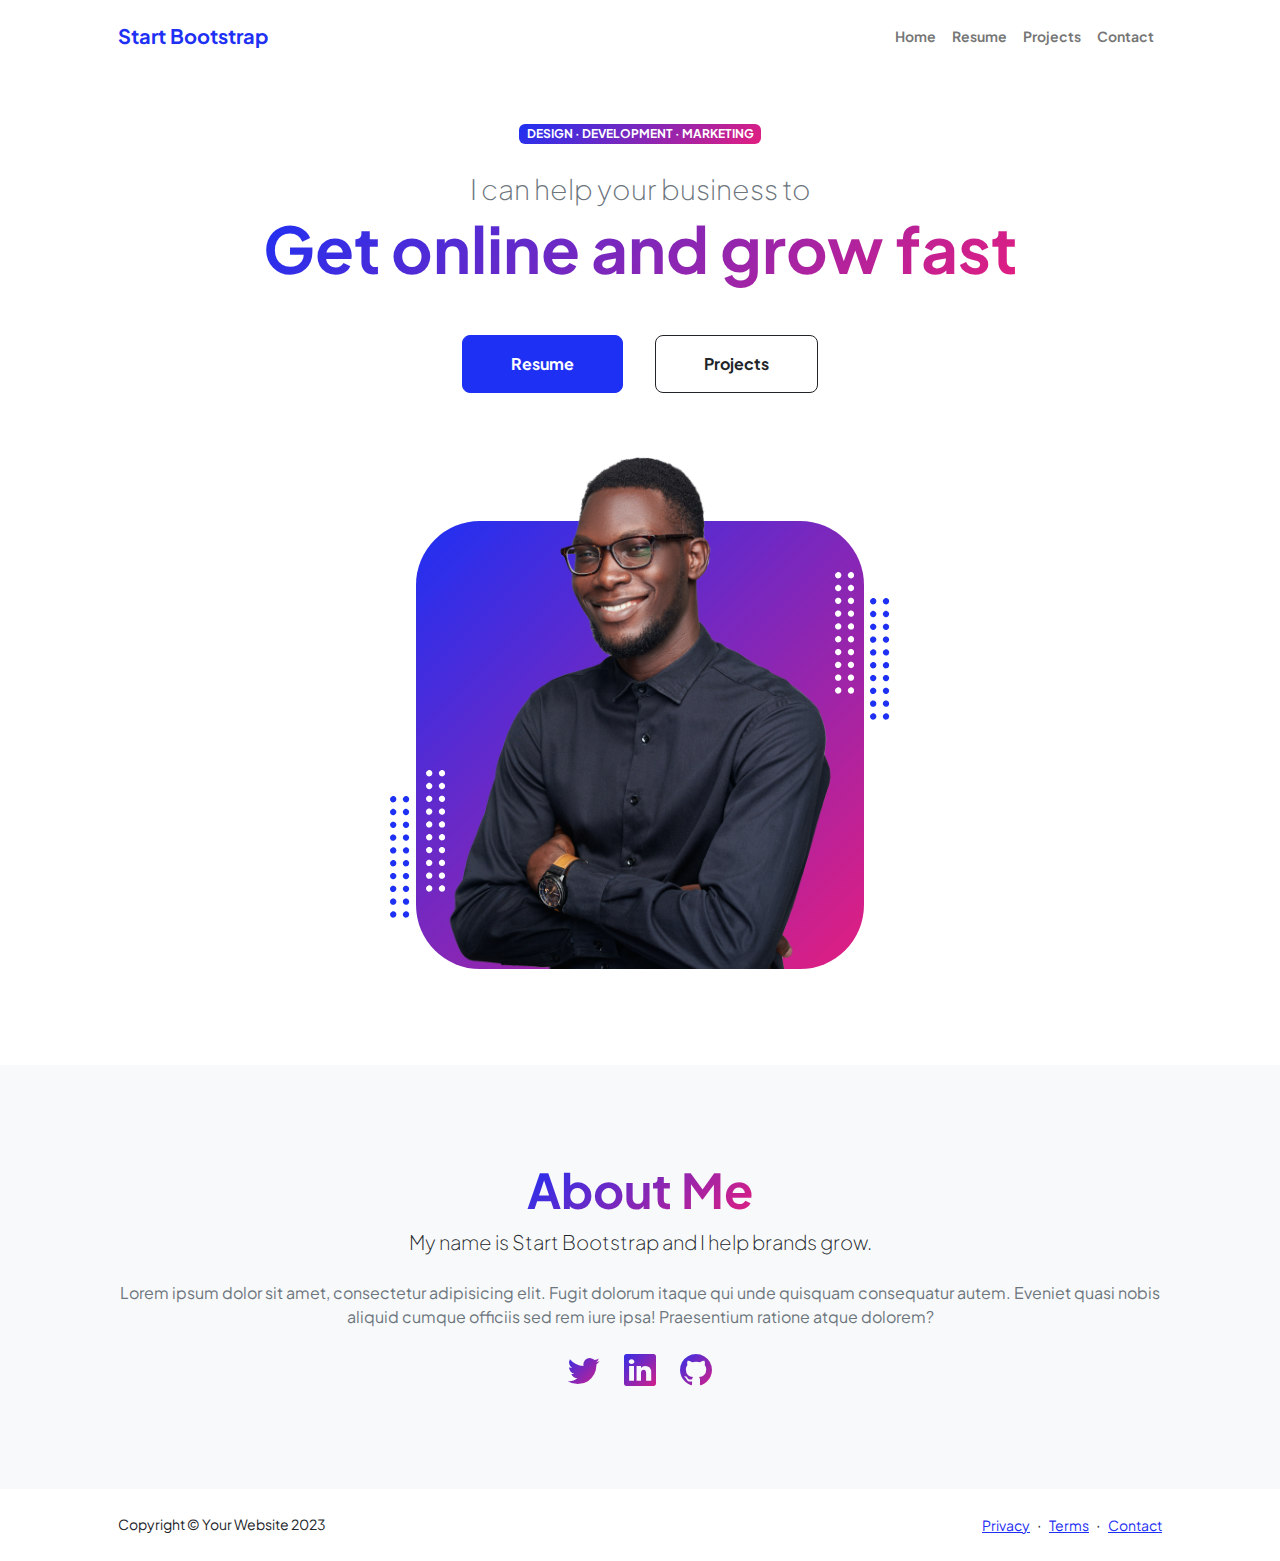
==== fooldal/index.html @ 166a9a97 "Add files via upload" ====
<!DOCTYPE html>
<html lang="en">
    <head>
        <meta charset="utf-8" />
        <meta name="viewport" content="width=device-width, initial-scale=1, shrink-to-fit=no" />
        <meta name="description" content="" />
        <meta name="author" content="" />
        <title>Personal - Start Bootstrap Theme</title>
        <!-- Favicon-->
        <link rel="icon" type="image/x-icon" href="assets/favicon.ico" />
        <!-- Custom Google font-->
        <link rel="preconnect" href="https://fonts.googleapis.com" />
        <link rel="preconnect" href="https://fonts.gstatic.com" crossorigin />
        <link href="https://fonts.googleapis.com/css2?family=Plus+Jakarta+Sans:wght@100;200;300;400;500;600;700;800;900&amp;display=swap" rel="stylesheet" />
        <!-- Bootstrap icons-->
        <link href="https://cdn.jsdelivr.net/npm/bootstrap-icons@1.8.1/font/bootstrap-icons.css" rel="stylesheet" />
        <!-- Core theme CSS (includes Bootstrap)-->
        <link href="css/styles.css" rel="stylesheet" />
    </head>
    <body class="d-flex flex-column h-100">
        <main class="flex-shrink-0">
            <!-- Navigation-->
            <nav class="navbar navbar-expand-lg navbar-light bg-white py-3">
                <div class="container px-5">
                    <a class="navbar-brand" href="index.html"><span class="fw-bolder text-primary">Start Bootstrap</span></a>
                    <button class="navbar-toggler" type="button" data-bs-toggle="collapse" data-bs-target="#navbarSupportedContent" aria-controls="navbarSupportedContent" aria-expanded="false" aria-label="Toggle navigation"><span class="navbar-toggler-icon"></span></button>
                    <div class="collapse navbar-collapse" id="navbarSupportedContent">
                        <ul class="navbar-nav ms-auto mb-2 mb-lg-0 small fw-bolder">
                            <li class="nav-item"><a class="nav-link" href="index.html">Home</a></li>
                            <li class="nav-item"><a class="nav-link" href="resume.html">Resume</a></li>
                            <li class="nav-item"><a class="nav-link" href="projects.html">Projects</a></li>
                            <li class="nav-item"><a class="nav-link" href="contact.html">Contact</a></li>
                        </ul>
                    </div>
                </div>
            </nav>
            <!-- Header-->
            <header class="py-5">
                <div class="container px-5 pb-5">
                    <div class="row gx-5 align-items-center">
                        <div class="col-xxl-5">
                            <!-- Header text content-->
                            <div class="text-center text-xxl-start">
                                <div class="badge bg-gradient-primary-to-secondary text-white mb-4"><div class="text-uppercase">Design &middot; Development &middot; Marketing</div></div>
                                <div class="fs-3 fw-light text-muted">I can help your business to</div>
                                <h1 class="display-3 fw-bolder mb-5"><span class="text-gradient d-inline">Get online and grow fast</span></h1>
                                <div class="d-grid gap-3 d-sm-flex justify-content-sm-center justify-content-xxl-start mb-3">
                                    <a class="btn btn-primary btn-lg px-5 py-3 me-sm-3 fs-6 fw-bolder" href="resume.html">Resume</a>
                                    <a class="btn btn-outline-dark btn-lg px-5 py-3 fs-6 fw-bolder" href="projects.html">Projects</a>
                                </div>
                            </div>
                        </div>
                        <div class="col-xxl-7">
                            <!-- Header profile picture-->
                            <div class="d-flex justify-content-center mt-5 mt-xxl-0">
                                <div class="profile bg-gradient-primary-to-secondary">
                                    <!-- TIP: For best results, use a photo with a transparent background like the demo example below-->
                                    <!-- Watch a tutorial on how to do this on YouTube (link)-->
                                    <img class="profile-img" src="assets/profile.png" alt="..." />
                                    <div class="dots-1">
                                        <!-- SVG Dots-->
                                        <svg version="1.1" xmlns="http://www.w3.org/2000/svg" xmlns:xlink="http://www.w3.org/1999/xlink" x="0px" y="0px" viewBox="0 0 191.6 1215.4" style="enable-background: new 0 0 191.6 1215.4" xml:space="preserve">
                                            <g transform="translate(0.000000,1280.000000) scale(0.100000,-0.100000)">
                                                <path d="M227.7,12788.6c-105-35-200-141-222-248c-43-206,163-412,369-369c155,32,275,190,260,339c-11,105-90,213-190,262        C383.7,12801.6,289.7,12808.6,227.7,12788.6z"></path>
                                                <path d="M1507.7,12788.6c-151-50-253-216-222-362c25-119,136-230,254-255c194-41,395,142,375,339c-11,105-90,213-190,262        C1663.7,12801.6,1569.7,12808.6,1507.7,12788.6z"></path>
                                                <path d="M227.7,11508.6c-105-35-200-141-222-248c-43-206,163-412,369-369c155,32,275,190,260,339c-11,105-90,213-190,262        C383.7,11521.6,289.7,11528.6,227.7,11508.6z"></path>
                                                <path d="M1507.7,11508.6c-151-50-253-216-222-362c25-119,136-230,254-255c194-41,395,142,375,339c-11,105-90,213-190,262        C1663.7,11521.6,1569.7,11528.6,1507.7,11508.6z"></path>
                                                <path d="M227.7,10228.6c-105-35-200-141-222-248c-43-206,163-412,369-369c155,32,275,190,260,339c-11,105-90,213-190,262        C383.7,10241.6,289.7,10248.6,227.7,10228.6z"></path>
                                                <path d="M1507.7,10228.6c-105-35-200-141-222-248c-43-206,163-412,369-369c155,32,275,190,260,339c-11,105-90,213-190,262        C1663.7,10241.6,1569.7,10248.6,1507.7,10228.6z"></path>
                                                <path d="M227.7,8948.6c-105-35-200-141-222-248c-43-206,163-412,369-369c155,32,275,190,260,339c-11,105-90,213-190,262        C383.7,8961.6,289.7,8968.6,227.7,8948.6z"></path>
                                                <path d="M1507.7,8948.6c-105-35-200-141-222-248c-43-206,163-412,369-369c155,32,275,190,260,339c-11,105-90,213-190,262        C1663.7,8961.6,1569.7,8968.6,1507.7,8948.6z"></path>
                                                <path d="M227.7,7668.6c-105-35-200-141-222-248c-43-206,163-412,369-369c155,32,275,190,260,339c-11,105-90,213-190,262        C383.7,7681.6,289.7,7688.6,227.7,7668.6z"></path>
                                                <path d="M1507.7,7668.6c-105-35-200-141-222-248c-43-206,163-412,369-369c155,32,275,190,260,339c-11,105-90,213-190,262        C1663.7,7681.6,1569.7,7688.6,1507.7,7668.6z"></path>
                                                <path d="M227.7,6388.6c-105-35-200-141-222-248c-43-206,163-412,369-369c155,32,275,190,260,339c-11,105-90,213-190,262        C383.7,6401.6,289.7,6408.6,227.7,6388.6z"></path>
                                                <path d="M1507.7,6388.6c-105-35-200-141-222-248c-43-206,163-412,369-369c155,32,275,190,260,339c-11,105-90,213-190,262        C1663.7,6401.6,1569.7,6408.6,1507.7,6388.6z"></path>
                                                <path d="M227.7,5108.6c-105-35-200-141-222-248c-43-206,163-412,369-369c155,32,275,190,260,339c-11,105-90,213-190,262        C383.7,5121.6,289.7,5128.6,227.7,5108.6z"></path>
                                                <path d="M1507.7,5108.6c-105-35-200-141-222-248c-43-206,163-412,369-369c155,32,275,190,260,339c-11,105-90,213-190,262        C1663.7,5121.6,1569.7,5128.6,1507.7,5108.6z"></path>
                                                <path d="M227.7,3828.6c-105-35-200-141-222-248c-43-206,163-412,369-369c155,32,275,190,260,339c-11,105-90,213-190,262        C383.7,3841.6,289.7,3848.6,227.7,3828.6z"></path>
                                                <path d="M1507.7,3828.6c-105-35-200-141-222-248c-43-206,163-412,369-369c155,32,275,190,260,339c-11,105-90,213-190,262        C1663.7,3841.6,1569.7,3848.6,1507.7,3828.6z"></path>
                                                <path d="M227.7,2548.6c-105-35-200-141-222-248c-43-206,163-412,369-369c155,32,275,190,260,339c-11,105-90,213-190,262        C383.7,2561.6,289.7,2568.6,227.7,2548.6z"></path>
                                                <path d="M1507.7,2548.6c-105-35-200-141-222-248c-43-206,163-412,369-369c155,32,275,190,260,339c-11,105-90,213-190,262        C1663.7,2561.6,1569.7,2568.6,1507.7,2548.6z"></path>
                                                <path d="M227.7,1268.6c-105-35-200-141-222-248c-43-206,163-412,369-369c155,32,275,190,260,339c-11,105-90,213-190,262        C383.7,1281.6,289.7,1288.6,227.7,1268.6z"></path>
                                                <path d="M1507.7,1268.6c-105-35-200-141-222-248c-43-206,163-412,369-369c155,32,275,190,260,339c-11,105-90,213-190,262        C1663.7,1281.6,1569.7,1288.6,1507.7,1268.6z"></path>
                                            </g>
                                        </svg>
                                        <!-- END of SVG dots-->
                                    </div>
                                    <div class="dots-2">
                                        <!-- SVG Dots-->
                                        <svg version="1.1" xmlns="http://www.w3.org/2000/svg" xmlns:xlink="http://www.w3.org/1999/xlink" x="0px" y="0px" viewBox="0 0 191.6 1215.4" style="enable-background: new 0 0 191.6 1215.4" xml:space="preserve">
                                            <g transform="translate(0.000000,1280.000000) scale(0.100000,-0.100000)">
                                                <path d="M227.7,12788.6c-105-35-200-141-222-248c-43-206,163-412,369-369c155,32,275,190,260,339c-11,105-90,213-190,262        C383.7,12801.6,289.7,12808.6,227.7,12788.6z"></path>
                                                <path d="M1507.7,12788.6c-151-50-253-216-222-362c25-119,136-230,254-255c194-41,395,142,375,339c-11,105-90,213-190,262        C1663.7,12801.6,1569.7,12808.6,1507.7,12788.6z"></path>
                                                <path d="M227.7,11508.6c-105-35-200-141-222-248c-43-206,163-412,369-369c155,32,275,190,260,339c-11,105-90,213-190,262        C383.7,11521.6,289.7,11528.6,227.7,11508.6z"></path>
                                                <path d="M1507.7,11508.6c-151-50-253-216-222-362c25-119,136-230,254-255c194-41,395,142,375,339c-11,105-90,213-190,262        C1663.7,11521.6,1569.7,11528.6,1507.7,11508.6z"></path>
                                                <path d="M227.7,10228.6c-105-35-200-141-222-248c-43-206,163-412,369-369c155,32,275,190,260,339c-11,105-90,213-190,262        C383.7,10241.6,289.7,10248.6,227.7,10228.6z"></path>
                                                <path d="M1507.7,10228.6c-105-35-200-141-222-248c-43-206,163-412,369-369c155,32,275,190,260,339c-11,105-90,213-190,262        C1663.7,10241.6,1569.7,10248.6,1507.7,10228.6z"></path>
                                                <path d="M227.7,8948.6c-105-35-200-141-222-248c-43-206,163-412,369-369c155,32,275,190,260,339c-11,105-90,213-190,262        C383.7,8961.6,289.7,8968.6,227.7,8948.6z"></path>
                                                <path d="M1507.7,8948.6c-105-35-200-141-222-248c-43-206,163-412,369-369c155,32,275,190,260,339c-11,105-90,213-190,262        C1663.7,8961.6,1569.7,8968.6,1507.7,8948.6z"></path>
                                                <path d="M227.7,7668.6c-105-35-200-141-222-248c-43-206,163-412,369-369c155,32,275,190,260,339c-11,105-90,213-190,262        C383.7,7681.6,289.7,7688.6,227.7,7668.6z"></path>
                                                <path d="M1507.7,7668.6c-105-35-200-141-222-248c-43-206,163-412,369-369c155,32,275,190,260,339c-11,105-90,213-190,262        C1663.7,7681.6,1569.7,7688.6,1507.7,7668.6z"></path>
                                                <path d="M227.7,6388.6c-105-35-200-141-222-248c-43-206,163-412,369-369c155,32,275,190,260,339c-11,105-90,213-190,262        C383.7,6401.6,289.7,6408.6,227.7,6388.6z"></path>
                                                <path d="M1507.7,6388.6c-105-35-200-141-222-248c-43-206,163-412,369-369c155,32,275,190,260,339c-11,105-90,213-190,262        C1663.7,6401.6,1569.7,6408.6,1507.7,6388.6z"></path>
                                                <path d="M227.7,5108.6c-105-35-200-141-222-248c-43-206,163-412,369-369c155,32,275,190,260,339c-11,105-90,213-190,262        C383.7,5121.6,289.7,5128.6,227.7,5108.6z"></path>
                                                <path d="M1507.7,5108.6c-105-35-200-141-222-248c-43-206,163-412,369-369c155,32,275,190,260,339c-11,105-90,213-190,262        C1663.7,5121.6,1569.7,5128.6,1507.7,5108.6z"></path>
                                                <path d="M227.7,3828.6c-105-35-200-141-222-248c-43-206,163-412,369-369c155,32,275,190,260,339c-11,105-90,213-190,262        C383.7,3841.6,289.7,3848.6,227.7,3828.6z"></path>
                                                <path d="M1507.7,3828.6c-105-35-200-141-222-248c-43-206,163-412,369-369c155,32,275,190,260,339c-11,105-90,213-190,262        C1663.7,3841.6,1569.7,3848.6,1507.7,3828.6z"></path>
                                                <path d="M227.7,2548.6c-105-35-200-141-222-248c-43-206,163-412,369-369c155,32,275,190,260,339c-11,105-90,213-190,262        C383.7,2561.6,289.7,2568.6,227.7,2548.6z"></path>
                                                <path d="M1507.7,2548.6c-105-35-200-141-222-248c-43-206,163-412,369-369c155,32,275,190,260,339c-11,105-90,213-190,262        C1663.7,2561.6,1569.7,2568.6,1507.7,2548.6z"></path>
                                                <path d="M227.7,1268.6c-105-35-200-141-222-248c-43-206,163-412,369-369c155,32,275,190,260,339c-11,105-90,213-190,262        C383.7,1281.6,289.7,1288.6,227.7,1268.6z"></path>
                                                <path d="M1507.7,1268.6c-105-35-200-141-222-248c-43-206,163-412,369-369c155,32,275,190,260,339c-11,105-90,213-190,262        C1663.7,1281.6,1569.7,1288.6,1507.7,1268.6z"></path>
                                            </g>
                                        </svg>
                                        <!-- END of SVG dots-->
                                    </div>
                                    <div class="dots-3">
                                        <!-- SVG Dots-->
                                        <svg version="1.1" xmlns="http://www.w3.org/2000/svg" xmlns:xlink="http://www.w3.org/1999/xlink" x="0px" y="0px" viewBox="0 0 191.6 1215.4" style="enable-background: new 0 0 191.6 1215.4" xml:space="preserve">
                                            <g transform="translate(0.000000,1280.000000) scale(0.100000,-0.100000)">
                                                <path d="M227.7,12788.6c-105-35-200-141-222-248c-43-206,163-412,369-369c155,32,275,190,260,339c-11,105-90,213-190,262        C383.7,12801.6,289.7,12808.6,227.7,12788.6z"></path>
                                                <path d="M1507.7,12788.6c-151-50-253-216-222-362c25-119,136-230,254-255c194-41,395,142,375,339c-11,105-90,213-190,262        C1663.7,12801.6,1569.7,12808.6,1507.7,12788.6z"></path>
                                                <path d="M227.7,11508.6c-105-35-200-141-222-248c-43-206,163-412,369-369c155,32,275,190,260,339c-11,105-90,213-190,262        C383.7,11521.6,289.7,11528.6,227.7,11508.6z"></path>
                                                <path d="M1507.7,11508.6c-151-50-253-216-222-362c25-119,136-230,254-255c194-41,395,142,375,339c-11,105-90,213-190,262        C1663.7,11521.6,1569.7,11528.6,1507.7,11508.6z"></path>
                                                <path d="M227.7,10228.6c-105-35-200-141-222-248c-43-206,163-412,369-369c155,32,275,190,260,339c-11,105-90,213-190,262        C383.7,10241.6,289.7,10248.6,227.7,10228.6z"></path>
                                                <path d="M1507.7,10228.6c-105-35-200-141-222-248c-43-206,163-412,369-369c155,32,275,190,260,339c-11,105-90,213-190,262        C1663.7,10241.6,1569.7,10248.6,1507.7,10228.6z"></path>
                                                <path d="M227.7,8948.6c-105-35-200-141-222-248c-43-206,163-412,369-369c155,32,275,190,260,339c-11,105-90,213-190,262        C383.7,8961.6,289.7,8968.6,227.7,8948.6z"></path>
                                                <path d="M1507.7,8948.6c-105-35-200-141-222-248c-43-206,163-412,369-369c155,32,275,190,260,339c-11,105-90,213-190,262        C1663.7,8961.6,1569.7,8968.6,1507.7,8948.6z"></path>
                                                <path d="M227.7,7668.6c-105-35-200-141-222-248c-43-206,163-412,369-369c155,32,275,190,260,339c-11,105-90,213-190,262        C383.7,7681.6,289.7,7688.6,227.7,7668.6z"></path>
                                                <path d="M1507.7,7668.6c-105-35-200-141-222-248c-43-206,163-412,369-369c155,32,275,190,260,339c-11,105-90,213-190,262        C1663.7,7681.6,1569.7,7688.6,1507.7,7668.6z"></path>
                                                <path d="M227.7,6388.6c-105-35-200-141-222-248c-43-206,163-412,369-369c155,32,275,190,260,339c-11,105-90,213-190,262        C383.7,6401.6,289.7,6408.6,227.7,6388.6z"></path>
                                                <path d="M1507.7,6388.6c-105-35-200-141-222-248c-43-206,163-412,369-369c155,32,275,190,260,339c-11,105-90,213-190,262        C1663.7,6401.6,1569.7,6408.6,1507.7,6388.6z"></path>
                                                <path d="M227.7,5108.6c-105-35-200-141-222-248c-43-206,163-412,369-369c155,32,275,190,260,339c-11,105-90,213-190,262        C383.7,5121.6,289.7,5128.6,227.7,5108.6z"></path>
                                                <path d="M1507.7,5108.6c-105-35-200-141-222-248c-43-206,163-412,369-369c155,32,275,190,260,339c-11,105-90,213-190,262        C1663.7,5121.6,1569.7,5128.6,1507.7,5108.6z"></path>
                                                <path d="M227.7,3828.6c-105-35-200-141-222-248c-43-206,163-412,369-369c155,32,275,190,260,339c-11,105-90,213-190,262        C383.7,3841.6,289.7,3848.6,227.7,3828.6z"></path>
                                                <path d="M1507.7,3828.6c-105-35-200-141-222-248c-43-206,163-412,369-369c155,32,275,190,260,339c-11,105-90,213-190,262        C1663.7,3841.6,1569.7,3848.6,1507.7,3828.6z"></path>
                                                <path d="M227.7,2548.6c-105-35-200-141-222-248c-43-206,163-412,369-369c155,32,275,190,260,339c-11,105-90,213-190,262        C383.7,2561.6,289.7,2568.6,227.7,2548.6z"></path>
                                                <path d="M1507.7,2548.6c-105-35-200-141-222-248c-43-206,163-412,369-369c155,32,275,190,260,339c-11,105-90,213-190,262        C1663.7,2561.6,1569.7,2568.6,1507.7,2548.6z"></path>
                                                <path d="M227.7,1268.6c-105-35-200-141-222-248c-43-206,163-412,369-369c155,32,275,190,260,339c-11,105-90,213-190,262        C383.7,1281.6,289.7,1288.6,227.7,1268.6z"></path>
                                                <path d="M1507.7,1268.6c-105-35-200-141-222-248c-43-206,163-412,369-369c155,32,275,190,260,339c-11,105-90,213-190,262        C1663.7,1281.6,1569.7,1288.6,1507.7,1268.6z"></path>
                                            </g>
                                        </svg>
                                        <!-- END of SVG dots-->
                                    </div>
                                    <div class="dots-4">
                                        <!-- SVG Dots-->
                                        <svg version="1.1" xmlns="http://www.w3.org/2000/svg" xmlns:xlink="http://www.w3.org/1999/xlink" x="0px" y="0px" viewBox="0 0 191.6 1215.4" style="enable-background: new 0 0 191.6 1215.4" xml:space="preserve">
                                            <g transform="translate(0.000000,1280.000000) scale(0.100000,-0.100000)">
                                                <path d="M227.7,12788.6c-105-35-200-141-222-248c-43-206,163-412,369-369c155,32,275,190,260,339c-11,105-90,213-190,262        C383.7,12801.6,289.7,12808.6,227.7,12788.6z"></path>
                                                <path d="M1507.7,12788.6c-151-50-253-216-222-362c25-119,136-230,254-255c194-41,395,142,375,339c-11,105-90,213-190,262        C1663.7,12801.6,1569.7,12808.6,1507.7,12788.6z"></path>
                                                <path d="M227.7,11508.6c-105-35-200-141-222-248c-43-206,163-412,369-369c155,32,275,190,260,339c-11,105-90,213-190,262        C383.7,11521.6,289.7,11528.6,227.7,11508.6z"></path>
                                                <path d="M1507.7,11508.6c-151-50-253-216-222-362c25-119,136-230,254-255c194-41,395,142,375,339c-11,105-90,213-190,262        C1663.7,11521.6,1569.7,11528.6,1507.7,11508.6z"></path>
                                                <path d="M227.7,10228.6c-105-35-200-141-222-248c-43-206,163-412,369-369c155,32,275,190,260,339c-11,105-90,213-190,262        C383.7,10241.6,289.7,10248.6,227.7,10228.6z"></path>
                                                <path d="M1507.7,10228.6c-105-35-200-141-222-248c-43-206,163-412,369-369c155,32,275,190,260,339c-11,105-90,213-190,262        C1663.7,10241.6,1569.7,10248.6,1507.7,10228.6z"></path>
                                                <path d="M227.7,8948.6c-105-35-200-141-222-248c-43-206,163-412,369-369c155,32,275,190,260,339c-11,105-90,213-190,262        C383.7,8961.6,289.7,8968.6,227.7,8948.6z"></path>
                                                <path d="M1507.7,8948.6c-105-35-200-141-222-248c-43-206,163-412,369-369c155,32,275,190,260,339c-11,105-90,213-190,262        C1663.7,8961.6,1569.7,8968.6,1507.7,8948.6z"></path>
                                                <path d="M227.7,7668.6c-105-35-200-141-222-248c-43-206,163-412,369-369c155,32,275,190,260,339c-11,105-90,213-190,262        C383.7,7681.6,289.7,7688.6,227.7,7668.6z"></path>
                                                <path d="M1507.7,7668.6c-105-35-200-141-222-248c-43-206,163-412,369-369c155,32,275,190,260,339c-11,105-90,213-190,262        C1663.7,7681.6,1569.7,7688.6,1507.7,7668.6z"></path>
                                                <path d="M227.7,6388.6c-105-35-200-141-222-248c-43-206,163-412,369-369c155,32,275,190,260,339c-11,105-90,213-190,262        C383.7,6401.6,289.7,6408.6,227.7,6388.6z"></path>
                                                <path d="M1507.7,6388.6c-105-35-200-141-222-248c-43-206,163-412,369-369c155,32,275,190,260,339c-11,105-90,213-190,262        C1663.7,6401.6,1569.7,6408.6,1507.7,6388.6z"></path>
                                                <path d="M227.7,5108.6c-105-35-200-141-222-248c-43-206,163-412,369-369c155,32,275,190,260,339c-11,105-90,213-190,262        C383.7,5121.6,289.7,5128.6,227.7,5108.6z"></path>
                                                <path d="M1507.7,5108.6c-105-35-200-141-222-248c-43-206,163-412,369-369c155,32,275,190,260,339c-11,105-90,213-190,262        C1663.7,5121.6,1569.7,5128.6,1507.7,5108.6z"></path>
                                                <path d="M227.7,3828.6c-105-35-200-141-222-248c-43-206,163-412,369-369c155,32,275,190,260,339c-11,105-90,213-190,262        C383.7,3841.6,289.7,3848.6,227.7,3828.6z"></path>
                                                <path d="M1507.7,3828.6c-105-35-200-141-222-248c-43-206,163-412,369-369c155,32,275,190,260,339c-11,105-90,213-190,262        C1663.7,3841.6,1569.7,3848.6,1507.7,3828.6z"></path>
                                                <path d="M227.7,2548.6c-105-35-200-141-222-248c-43-206,163-412,369-369c155,32,275,190,260,339c-11,105-90,213-190,262        C383.7,2561.6,289.7,2568.6,227.7,2548.6z"></path>
                                                <path d="M1507.7,2548.6c-105-35-200-141-222-248c-43-206,163-412,369-369c155,32,275,190,260,339c-11,105-90,213-190,262        C1663.7,2561.6,1569.7,2568.6,1507.7,2548.6z"></path>
                                                <path d="M227.7,1268.6c-105-35-200-141-222-248c-43-206,163-412,369-369c155,32,275,190,260,339c-11,105-90,213-190,262        C383.7,1281.6,289.7,1288.6,227.7,1268.6z"></path>
                                                <path d="M1507.7,1268.6c-105-35-200-141-222-248c-43-206,163-412,369-369c155,32,275,190,260,339c-11,105-90,213-190,262        C1663.7,1281.6,1569.7,1288.6,1507.7,1268.6z"></path>
                                            </g>
                                        </svg>
                                        <!-- END of SVG dots-->
                                    </div>
                                </div>
                            </div>
                        </div>
                    </div>
                </div>
            </header>
            <!-- About Section-->
            <section class="bg-light py-5">
                <div class="container px-5">
                    <div class="row gx-5 justify-content-center">
                        <div class="col-xxl-8">
                            <div class="text-center my-5">
                                <h2 class="display-5 fw-bolder"><span class="text-gradient d-inline">About Me</span></h2>
                                <p class="lead fw-light mb-4">My name is Start Bootstrap and I help brands grow.</p>
                                <p class="text-muted">Lorem ipsum dolor sit amet, consectetur adipisicing elit. Fugit dolorum itaque qui unde quisquam consequatur autem. Eveniet quasi nobis aliquid cumque officiis sed rem iure ipsa! Praesentium ratione atque dolorem?</p>
                                <div class="d-flex justify-content-center fs-2 gap-4">
                                    <a class="text-gradient" href="#!"><i class="bi bi-twitter"></i></a>
                                    <a class="text-gradient" href="#!"><i class="bi bi-linkedin"></i></a>
                                    <a class="text-gradient" href="#!"><i class="bi bi-github"></i></a>
                                </div>
                            </div>
                        </div>
                    </div>
                </div>
            </section>
        </main>
        <!-- Footer-->
        <footer class="bg-white py-4 mt-auto">
            <div class="container px-5">
                <div class="row align-items-center justify-content-between flex-column flex-sm-row">
                    <div class="col-auto"><div class="small m-0">Copyright &copy; Your Website 2023</div></div>
                    <div class="col-auto">
                        <a class="small" href="#!">Privacy</a>
                        <span class="mx-1">&middot;</span>
                        <a class="small" href="#!">Terms</a>
                        <span class="mx-1">&middot;</span>
                        <a class="small" href="#!">Contact</a>
                    </div>
                </div>
            </div>
        </footer>
        <!-- Bootstrap core JS-->
        <script src="https://cdn.jsdelivr.net/npm/bootstrap@5.2.3/dist/js/bootstrap.bundle.min.js"></script>
        <!-- Core theme JS-->
        <script src="js/scripts.js"></script>
    </body>
</html>
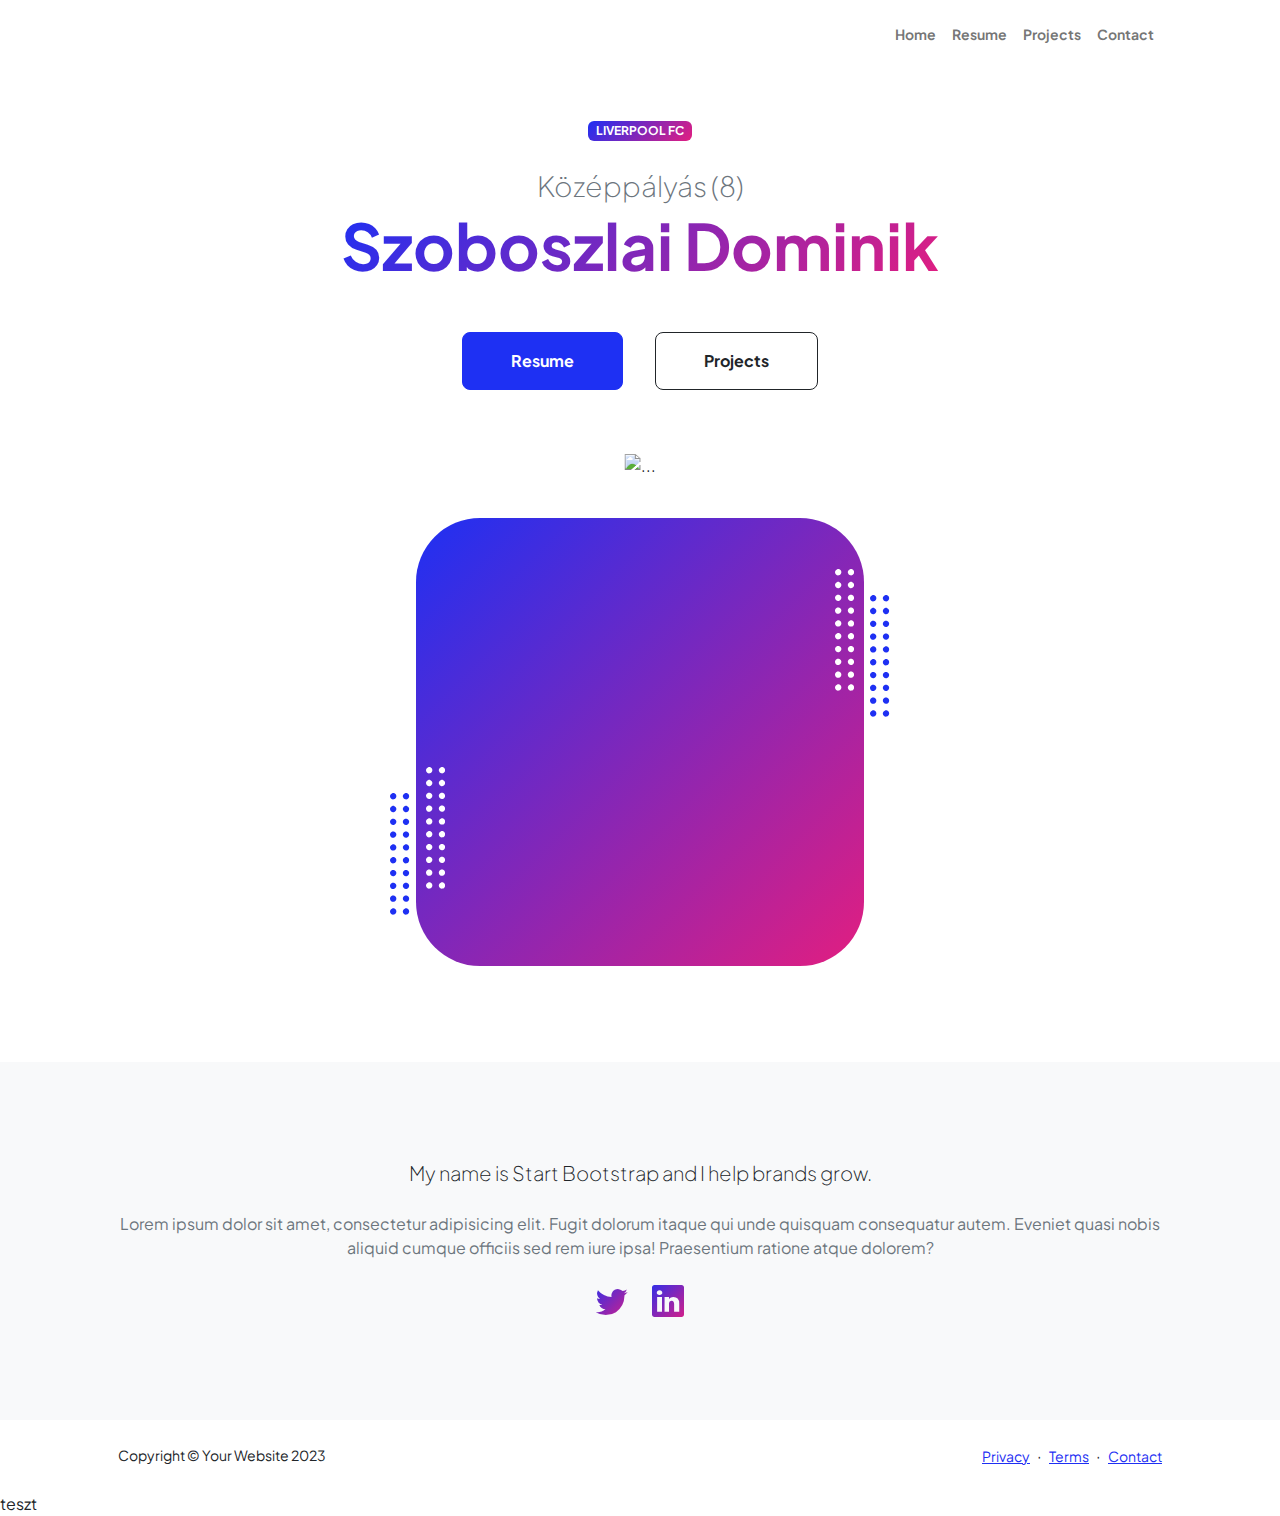
==== commit b704377e: "teszt" ====
--- a/fooldal/index.html
+++ b/fooldal/index.html
@@ -5,7 +5,7 @@
         <meta name="viewport" content="width=device-width, initial-scale=1, shrink-to-fit=no" />
         <meta name="description" content="" />
         <meta name="author" content="" />
-        <title>Personal - Start Bootstrap Theme</title>
+        <title>Szoboszlai Dominik Rajongóioldal</title>
         <!-- Favicon-->
         <link rel="icon" type="image/x-icon" href="assets/favicon.ico" />
         <!-- Custom Google font-->
@@ -22,7 +22,6 @@
             <!-- Navigation-->
             <nav class="navbar navbar-expand-lg navbar-light bg-white py-3">
                 <div class="container px-5">
-                    <a class="navbar-brand" href="index.html"><span class="fw-bolder text-primary">Start Bootstrap</span></a>
                     <button class="navbar-toggler" type="button" data-bs-toggle="collapse" data-bs-target="#navbarSupportedContent" aria-controls="navbarSupportedContent" aria-expanded="false" aria-label="Toggle navigation"><span class="navbar-toggler-icon"></span></button>
                     <div class="collapse navbar-collapse" id="navbarSupportedContent">
                         <ul class="navbar-nav ms-auto mb-2 mb-lg-0 small fw-bolder">
@@ -41,9 +40,9 @@
                         <div class="col-xxl-5">
                             <!-- Header text content-->
                             <div class="text-center text-xxl-start">
-                                <div class="badge bg-gradient-primary-to-secondary text-white mb-4"><div class="text-uppercase">Design &middot; Development &middot; Marketing</div></div>
-                                <div class="fs-3 fw-light text-muted">I can help your business to</div>
-                                <h1 class="display-3 fw-bolder mb-5"><span class="text-gradient d-inline">Get online and grow fast</span></h1>
+                                <div class="badge bg-gradient-primary-to-secondary text-white mb-4"><div class="text-uppercase">Liverpool FC</div></div>
+                                <div class="fs-3 fw-light text-muted">Középpályás (8)</div>
+                                <h1 class="display-3 fw-bolder mb-5"><span class="text-gradient d-inline">Szoboszlai Dominik</span></h1>
                                 <div class="d-grid gap-3 d-sm-flex justify-content-sm-center justify-content-xxl-start mb-3">
                                     <a class="btn btn-primary btn-lg px-5 py-3 me-sm-3 fs-6 fw-bolder" href="resume.html">Resume</a>
                                     <a class="btn btn-outline-dark btn-lg px-5 py-3 fs-6 fw-bolder" href="projects.html">Projects</a>
@@ -56,7 +55,7 @@
                                 <div class="profile bg-gradient-primary-to-secondary">
                                     <!-- TIP: For best results, use a photo with a transparent background like the demo example below-->
                                     <!-- Watch a tutorial on how to do this on YouTube (link)-->
-                                    <img class="profile-img" src="assets/profile.png" alt="..." />
+                                    <img class="profile-img" src="assets/szd.png" alt="..." backgr/>
                                     <div class="dots-1">
                                         <!-- SVG Dots-->
                                         <svg version="1.1" xmlns="http://www.w3.org/2000/svg" xmlns:xlink="http://www.w3.org/1999/xlink" x="0px" y="0px" viewBox="0 0 191.6 1215.4" style="enable-background: new 0 0 191.6 1215.4" xml:space="preserve">
@@ -87,7 +86,7 @@
                                     </div>
                                     <div class="dots-2">
                                         <!-- SVG Dots-->
-                                        <svg version="1.1" xmlns="http://www.w3.org/2000/svg" xmlns:xlink="http://www.w3.org/1999/xlink" x="0px" y="0px" viewBox="0 0 191.6 1215.4" style="enable-background: new 0 0 191.6 1215.4" xml:space="preserve">
+                                        <svg  version="1.1" xmlns="http://www.w3.org/2000/svg" xmlns:xlink="http://www.w3.org/1999/xlink" x="0px" y="0px" viewBox="0 0 191.6 1215.4" style="enable-background: new 0 0 191.6 1215.4" xml:space="preserve">
                                             <g transform="translate(0.000000,1280.000000) scale(0.100000,-0.100000)">
                                                 <path d="M227.7,12788.6c-105-35-200-141-222-248c-43-206,163-412,369-369c155,32,275,190,260,339c-11,105-90,213-190,262        C383.7,12801.6,289.7,12808.6,227.7,12788.6z"></path>
                                                 <path d="M1507.7,12788.6c-151-50-253-216-222-362c25-119,136-230,254-255c194-41,395,142,375,339c-11,105-90,213-190,262        C1663.7,12801.6,1569.7,12808.6,1507.7,12788.6z"></path>
@@ -181,13 +180,12 @@
                     <div class="row gx-5 justify-content-center">
                         <div class="col-xxl-8">
                             <div class="text-center my-5">
-                                <h2 class="display-5 fw-bolder"><span class="text-gradient d-inline">About Me</span></h2>
+                                <h2 class="display-5 fw-bolder"><span class="text-gradient d-inline"></span></h2>
                                 <p class="lead fw-light mb-4">My name is Start Bootstrap and I help brands grow.</p>
                                 <p class="text-muted">Lorem ipsum dolor sit amet, consectetur adipisicing elit. Fugit dolorum itaque qui unde quisquam consequatur autem. Eveniet quasi nobis aliquid cumque officiis sed rem iure ipsa! Praesentium ratione atque dolorem?</p>
                                 <div class="d-flex justify-content-center fs-2 gap-4">
                                     <a class="text-gradient" href="#!"><i class="bi bi-twitter"></i></a>
                                     <a class="text-gradient" href="#!"><i class="bi bi-linkedin"></i></a>
-                                    <a class="text-gradient" href="#!"><i class="bi bi-github"></i></a>
                                 </div>
                             </div>
                         </div>
@@ -215,4 +213,5 @@
         <!-- Core theme JS-->
         <script src="js/scripts.js"></script>
     </body>
-</html>
+    teszt
+</html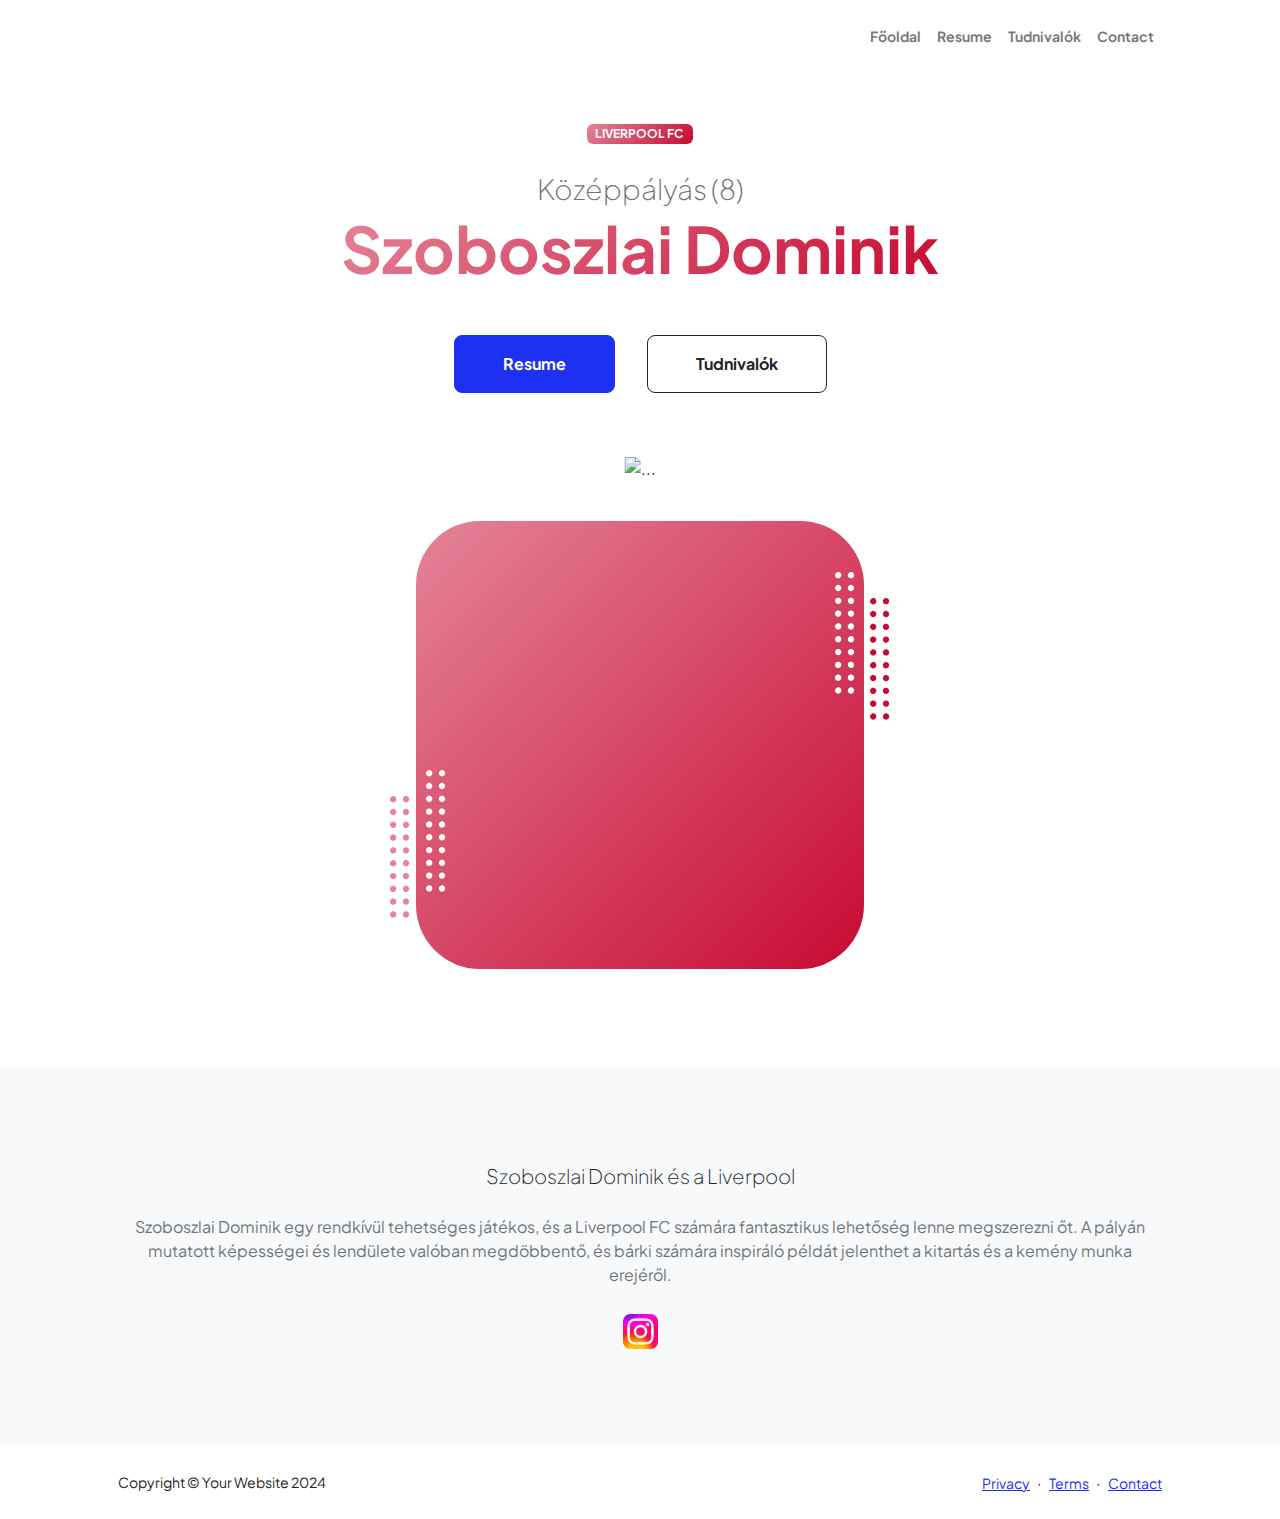
==== commit a643d498: "linkek hozzáadva +" ====
--- a/fooldal/index.html
+++ b/fooldal/index.html
@@ -1,217 +1,419 @@
 <!DOCTYPE html>
 <html lang="en">
-    <head>
-        <meta charset="utf-8" />
-        <meta name="viewport" content="width=device-width, initial-scale=1, shrink-to-fit=no" />
-        <meta name="description" content="" />
-        <meta name="author" content="" />
-        <title>Szoboszlai Dominik Rajongóioldal</title>
-        <!-- Favicon-->
-        <link rel="icon" type="image/x-icon" href="assets/favicon.ico" />
-        <!-- Custom Google font-->
-        <link rel="preconnect" href="https://fonts.googleapis.com" />
-        <link rel="preconnect" href="https://fonts.gstatic.com" crossorigin />
-        <link href="https://fonts.googleapis.com/css2?family=Plus+Jakarta+Sans:wght@100;200;300;400;500;600;700;800;900&amp;display=swap" rel="stylesheet" />
-        <!-- Bootstrap icons-->
-        <link href="https://cdn.jsdelivr.net/npm/bootstrap-icons@1.8.1/font/bootstrap-icons.css" rel="stylesheet" />
-        <!-- Core theme CSS (includes Bootstrap)-->
-        <link href="css/styles.css" rel="stylesheet" />
-    </head>
-    <body class="d-flex flex-column h-100">
-        <main class="flex-shrink-0">
-            <!-- Navigation-->
-            <nav class="navbar navbar-expand-lg navbar-light bg-white py-3">
-                <div class="container px-5">
-                    <button class="navbar-toggler" type="button" data-bs-toggle="collapse" data-bs-target="#navbarSupportedContent" aria-controls="navbarSupportedContent" aria-expanded="false" aria-label="Toggle navigation"><span class="navbar-toggler-icon"></span></button>
-                    <div class="collapse navbar-collapse" id="navbarSupportedContent">
-                        <ul class="navbar-nav ms-auto mb-2 mb-lg-0 small fw-bolder">
-                            <li class="nav-item"><a class="nav-link" href="index.html">Home</a></li>
-                            <li class="nav-item"><a class="nav-link" href="resume.html">Resume</a></li>
-                            <li class="nav-item"><a class="nav-link" href="projects.html">Projects</a></li>
-                            <li class="nav-item"><a class="nav-link" href="contact.html">Contact</a></li>
-                        </ul>
-                    </div>
+
+<head>
+    <meta charset="utf-8" />
+    <meta name="viewport" content="width=device-width, initial-scale=1, shrink-to-fit=no" />
+    <meta name="description" content="" />
+    <meta name="author" content="" />
+    <title>Szoboszlai Dominik Rajongóioldal</title>
+    <!-- Favicon-->
+    <link rel="icon" type="image/x-icon" href="assets/football.ball.png" />
+    <!-- Custom Google font-->
+    <link rel="preconnect" href="https://fonts.googleapis.com" />
+    <link rel="preconnect" href="https://fonts.gstatic.com" crossorigin />
+    <link
+        href="https://fonts.googleapis.com/css2?family=Plus+Jakarta+Sans:wght@100;200;300;400;500;600;700;800;900&amp;display=swap"
+        rel="stylesheet" />
+    <!-- Bootstrap icons-->
+    <link href="https://cdn.jsdelivr.net/npm/bootstrap-icons@1.8.1/font/bootstrap-icons.css" rel="stylesheet" />
+    <!-- Core theme CSS (includes Bootstrap)-->
+    <link href="css/styles.css" rel="stylesheet" />
+</head>
+
+<body class="d-flex flex-column h-100">
+    <main class="flex-shrink-0">
+        <!-- Navigation-->
+        <nav class="navbar navbar-expand-lg navbar-light bg-white py-3">
+            <div class="container px-5">
+                <p><span class="fw-bolder text-primary"><img class="navbar-brand" style="
+                        height: 53px;" src="assets/liverpoolbadgetransparentbackground-2.png" alt=""></span></p>
+                <button class="navbar-toggler" type="button" data-bs-toggle="collapse"
+                    data-bs-target="#navbarSupportedContent" aria-controls="navbarSupportedContent"
+                    aria-expanded="false" aria-label="Toggle navigation"><span
+                        class="navbar-toggler-icon"></span></button>
+                <div class="collapse navbar-collapse" id="navbarSupportedContent">
+                    <ul class="navbar-nav ms-auto mb-2 mb-lg-0 small fw-bolder">
+                        <li class="nav-item"><a class="nav-link" href="index.html">Főoldal</a></li>
+                        <li class="nav-item"><a class="nav-link" href="resume.html">Resume</a></li>
+                        <li class="nav-item"><a class="nav-link" href="projects.html">Tudnivalók</a></li>
+                        <li class="nav-item"><a class="nav-link" href="contact.html">Contact</a></li>
+                    </ul>
                 </div>
-            </nav>
-            <!-- Header-->
-            <header class="py-5">
-                <div class="container px-5 pb-5">
-                    <div class="row gx-5 align-items-center">
-                        <div class="col-xxl-5">
-                            <!-- Header text content-->
-                            <div class="text-center text-xxl-start">
-                                <div class="badge bg-gradient-primary-to-secondary text-white mb-4"><div class="text-uppercase">Liverpool FC</div></div>
-                                <div class="fs-3 fw-light text-muted">Középpályás (8)</div>
-                                <h1 class="display-3 fw-bolder mb-5"><span class="text-gradient d-inline">Szoboszlai Dominik</span></h1>
-                                <div class="d-grid gap-3 d-sm-flex justify-content-sm-center justify-content-xxl-start mb-3">
-                                    <a class="btn btn-primary btn-lg px-5 py-3 me-sm-3 fs-6 fw-bolder" href="resume.html">Resume</a>
-                                    <a class="btn btn-outline-dark btn-lg px-5 py-3 fs-6 fw-bolder" href="projects.html">Projects</a>
-                                </div>
+            </div>
+        </nav>
+        <!-- Header-->
+        <header class="py-5">
+            <div class="container px-5 pb-5">
+                <div class="row gx-5 align-items-center">
+                    <div class="col-xxl-5">
+                        <!-- Header text content-->
+                        <div class="text-center text-xxl-start">
+                            <div class="badge bg-gradient-primary-to-secondary text-white mb-4">
+                                <div class="text-uppercase">Liverpool FC <img style="height: 17px;"
+                                        src="assets/liverpoolbadgetransparentbackground.png" alt=""></div>
+                            </div>
+                            <div class="fs-3 fw-light text-muted">Középpályás (8)</div>
+                            <h1 class="display-3 fw-bolder mb-5"><span class="text-gradient d-inline">Szoboszlai
+                                    Dominik</span></h1>
+                            <div
+                                class="d-grid gap-3 d-sm-flex justify-content-sm-center justify-content-xxl-start mb-3">
+                                <a class="btn btn-primary btn-lg px-5 py-3 me-sm-3 fs-6 fw-bolder"
+                                    href="resume.html">Resume</a>
+                                <a class="btn btn-outline-dark btn-lg px-5 py-3 fs-6 fw-bolder"
+                                    href="projects.html">Tudnivalók</a>
                             </div>
                         </div>
-                        <div class="col-xxl-7">
-                            <!-- Header profile picture-->
-                            <div class="d-flex justify-content-center mt-5 mt-xxl-0">
-                                <div class="profile bg-gradient-primary-to-secondary">
-                                    <!-- TIP: For best results, use a photo with a transparent background like the demo example below-->
-                                    <!-- Watch a tutorial on how to do this on YouTube (link)-->
-                                    <img class="profile-img" src="assets/szd.png" alt="..." backgr/>
-                                    <div class="dots-1">
-                                        <!-- SVG Dots-->
-                                        <svg version="1.1" xmlns="http://www.w3.org/2000/svg" xmlns:xlink="http://www.w3.org/1999/xlink" x="0px" y="0px" viewBox="0 0 191.6 1215.4" style="enable-background: new 0 0 191.6 1215.4" xml:space="preserve">
-                                            <g transform="translate(0.000000,1280.000000) scale(0.100000,-0.100000)">
-                                                <path d="M227.7,12788.6c-105-35-200-141-222-248c-43-206,163-412,369-369c155,32,275,190,260,339c-11,105-90,213-190,262        C383.7,12801.6,289.7,12808.6,227.7,12788.6z"></path>
-                                                <path d="M1507.7,12788.6c-151-50-253-216-222-362c25-119,136-230,254-255c194-41,395,142,375,339c-11,105-90,213-190,262        C1663.7,12801.6,1569.7,12808.6,1507.7,12788.6z"></path>
-                                                <path d="M227.7,11508.6c-105-35-200-141-222-248c-43-206,163-412,369-369c155,32,275,190,260,339c-11,105-90,213-190,262        C383.7,11521.6,289.7,11528.6,227.7,11508.6z"></path>
-                                                <path d="M1507.7,11508.6c-151-50-253-216-222-362c25-119,136-230,254-255c194-41,395,142,375,339c-11,105-90,213-190,262        C1663.7,11521.6,1569.7,11528.6,1507.7,11508.6z"></path>
-                                                <path d="M227.7,10228.6c-105-35-200-141-222-248c-43-206,163-412,369-369c155,32,275,190,260,339c-11,105-90,213-190,262        C383.7,10241.6,289.7,10248.6,227.7,10228.6z"></path>
-                                                <path d="M1507.7,10228.6c-105-35-200-141-222-248c-43-206,163-412,369-369c155,32,275,190,260,339c-11,105-90,213-190,262        C1663.7,10241.6,1569.7,10248.6,1507.7,10228.6z"></path>
-                                                <path d="M227.7,8948.6c-105-35-200-141-222-248c-43-206,163-412,369-369c155,32,275,190,260,339c-11,105-90,213-190,262        C383.7,8961.6,289.7,8968.6,227.7,8948.6z"></path>
-                                                <path d="M1507.7,8948.6c-105-35-200-141-222-248c-43-206,163-412,369-369c155,32,275,190,260,339c-11,105-90,213-190,262        C1663.7,8961.6,1569.7,8968.6,1507.7,8948.6z"></path>
-                                                <path d="M227.7,7668.6c-105-35-200-141-222-248c-43-206,163-412,369-369c155,32,275,190,260,339c-11,105-90,213-190,262        C383.7,7681.6,289.7,7688.6,227.7,7668.6z"></path>
-                                                <path d="M1507.7,7668.6c-105-35-200-141-222-248c-43-206,163-412,369-369c155,32,275,190,260,339c-11,105-90,213-190,262        C1663.7,7681.6,1569.7,7688.6,1507.7,7668.6z"></path>
-                                                <path d="M227.7,6388.6c-105-35-200-141-222-248c-43-206,163-412,369-369c155,32,275,190,260,339c-11,105-90,213-190,262        C383.7,6401.6,289.7,6408.6,227.7,6388.6z"></path>
-                                                <path d="M1507.7,6388.6c-105-35-200-141-222-248c-43-206,163-412,369-369c155,32,275,190,260,339c-11,105-90,213-190,262        C1663.7,6401.6,1569.7,6408.6,1507.7,6388.6z"></path>
-                                                <path d="M227.7,5108.6c-105-35-200-141-222-248c-43-206,163-412,369-369c155,32,275,190,260,339c-11,105-90,213-190,262        C383.7,5121.6,289.7,5128.6,227.7,5108.6z"></path>
-                                                <path d="M1507.7,5108.6c-105-35-200-141-222-248c-43-206,163-412,369-369c155,32,275,190,260,339c-11,105-90,213-190,262        C1663.7,5121.6,1569.7,5128.6,1507.7,5108.6z"></path>
-                                                <path d="M227.7,3828.6c-105-35-200-141-222-248c-43-206,163-412,369-369c155,32,275,190,260,339c-11,105-90,213-190,262        C383.7,3841.6,289.7,3848.6,227.7,3828.6z"></path>
-                                                <path d="M1507.7,3828.6c-105-35-200-141-222-248c-43-206,163-412,369-369c155,32,275,190,260,339c-11,105-90,213-190,262        C1663.7,3841.6,1569.7,3848.6,1507.7,3828.6z"></path>
-                                                <path d="M227.7,2548.6c-105-35-200-141-222-248c-43-206,163-412,369-369c155,32,275,190,260,339c-11,105-90,213-190,262        C383.7,2561.6,289.7,2568.6,227.7,2548.6z"></path>
-                                                <path d="M1507.7,2548.6c-105-35-200-141-222-248c-43-206,163-412,369-369c155,32,275,190,260,339c-11,105-90,213-190,262        C1663.7,2561.6,1569.7,2568.6,1507.7,2548.6z"></path>
-                                                <path d="M227.7,1268.6c-105-35-200-141-222-248c-43-206,163-412,369-369c155,32,275,190,260,339c-11,105-90,213-190,262        C383.7,1281.6,289.7,1288.6,227.7,1268.6z"></path>
-                                                <path d="M1507.7,1268.6c-105-35-200-141-222-248c-43-206,163-412,369-369c155,32,275,190,260,339c-11,105-90,213-190,262        C1663.7,1281.6,1569.7,1288.6,1507.7,1268.6z"></path>
-                                            </g>
-                                        </svg>
-                                        <!-- END of SVG dots-->
-                                    </div>
-                                    <div class="dots-2">
-                                        <!-- SVG Dots-->
-                                        <svg  version="1.1" xmlns="http://www.w3.org/2000/svg" xmlns:xlink="http://www.w3.org/1999/xlink" x="0px" y="0px" viewBox="0 0 191.6 1215.4" style="enable-background: new 0 0 191.6 1215.4" xml:space="preserve">
-                                            <g transform="translate(0.000000,1280.000000) scale(0.100000,-0.100000)">
-                                                <path d="M227.7,12788.6c-105-35-200-141-222-248c-43-206,163-412,369-369c155,32,275,190,260,339c-11,105-90,213-190,262        C383.7,12801.6,289.7,12808.6,227.7,12788.6z"></path>
-                                                <path d="M1507.7,12788.6c-151-50-253-216-222-362c25-119,136-230,254-255c194-41,395,142,375,339c-11,105-90,213-190,262        C1663.7,12801.6,1569.7,12808.6,1507.7,12788.6z"></path>
-                                                <path d="M227.7,11508.6c-105-35-200-141-222-248c-43-206,163-412,369-369c155,32,275,190,260,339c-11,105-90,213-190,262        C383.7,11521.6,289.7,11528.6,227.7,11508.6z"></path>
-                                                <path d="M1507.7,11508.6c-151-50-253-216-222-362c25-119,136-230,254-255c194-41,395,142,375,339c-11,105-90,213-190,262        C1663.7,11521.6,1569.7,11528.6,1507.7,11508.6z"></path>
-                                                <path d="M227.7,10228.6c-105-35-200-141-222-248c-43-206,163-412,369-369c155,32,275,190,260,339c-11,105-90,213-190,262        C383.7,10241.6,289.7,10248.6,227.7,10228.6z"></path>
-                                                <path d="M1507.7,10228.6c-105-35-200-141-222-248c-43-206,163-412,369-369c155,32,275,190,260,339c-11,105-90,213-190,262        C1663.7,10241.6,1569.7,10248.6,1507.7,10228.6z"></path>
-                                                <path d="M227.7,8948.6c-105-35-200-141-222-248c-43-206,163-412,369-369c155,32,275,190,260,339c-11,105-90,213-190,262        C383.7,8961.6,289.7,8968.6,227.7,8948.6z"></path>
-                                                <path d="M1507.7,8948.6c-105-35-200-141-222-248c-43-206,163-412,369-369c155,32,275,190,260,339c-11,105-90,213-190,262        C1663.7,8961.6,1569.7,8968.6,1507.7,8948.6z"></path>
-                                                <path d="M227.7,7668.6c-105-35-200-141-222-248c-43-206,163-412,369-369c155,32,275,190,260,339c-11,105-90,213-190,262        C383.7,7681.6,289.7,7688.6,227.7,7668.6z"></path>
-                                                <path d="M1507.7,7668.6c-105-35-200-141-222-248c-43-206,163-412,369-369c155,32,275,190,260,339c-11,105-90,213-190,262        C1663.7,7681.6,1569.7,7688.6,1507.7,7668.6z"></path>
-                                                <path d="M227.7,6388.6c-105-35-200-141-222-248c-43-206,163-412,369-369c155,32,275,190,260,339c-11,105-90,213-190,262        C383.7,6401.6,289.7,6408.6,227.7,6388.6z"></path>
-                                                <path d="M1507.7,6388.6c-105-35-200-141-222-248c-43-206,163-412,369-369c155,32,275,190,260,339c-11,105-90,213-190,262        C1663.7,6401.6,1569.7,6408.6,1507.7,6388.6z"></path>
-                                                <path d="M227.7,5108.6c-105-35-200-141-222-248c-43-206,163-412,369-369c155,32,275,190,260,339c-11,105-90,213-190,262        C383.7,5121.6,289.7,5128.6,227.7,5108.6z"></path>
-                                                <path d="M1507.7,5108.6c-105-35-200-141-222-248c-43-206,163-412,369-369c155,32,275,190,260,339c-11,105-90,213-190,262        C1663.7,5121.6,1569.7,5128.6,1507.7,5108.6z"></path>
-                                                <path d="M227.7,3828.6c-105-35-200-141-222-248c-43-206,163-412,369-369c155,32,275,190,260,339c-11,105-90,213-190,262        C383.7,3841.6,289.7,3848.6,227.7,3828.6z"></path>
-                                                <path d="M1507.7,3828.6c-105-35-200-141-222-248c-43-206,163-412,369-369c155,32,275,190,260,339c-11,105-90,213-190,262        C1663.7,3841.6,1569.7,3848.6,1507.7,3828.6z"></path>
-                                                <path d="M227.7,2548.6c-105-35-200-141-222-248c-43-206,163-412,369-369c155,32,275,190,260,339c-11,105-90,213-190,262        C383.7,2561.6,289.7,2568.6,227.7,2548.6z"></path>
-                                                <path d="M1507.7,2548.6c-105-35-200-141-222-248c-43-206,163-412,369-369c155,32,275,190,260,339c-11,105-90,213-190,262        C1663.7,2561.6,1569.7,2568.6,1507.7,2548.6z"></path>
-                                                <path d="M227.7,1268.6c-105-35-200-141-222-248c-43-206,163-412,369-369c155,32,275,190,260,339c-11,105-90,213-190,262        C383.7,1281.6,289.7,1288.6,227.7,1268.6z"></path>
-                                                <path d="M1507.7,1268.6c-105-35-200-141-222-248c-43-206,163-412,369-369c155,32,275,190,260,339c-11,105-90,213-190,262        C1663.7,1281.6,1569.7,1288.6,1507.7,1268.6z"></path>
-                                            </g>
-                                        </svg>
-                                        <!-- END of SVG dots-->
-                                    </div>
-                                    <div class="dots-3">
-                                        <!-- SVG Dots-->
-                                        <svg version="1.1" xmlns="http://www.w3.org/2000/svg" xmlns:xlink="http://www.w3.org/1999/xlink" x="0px" y="0px" viewBox="0 0 191.6 1215.4" style="enable-background: new 0 0 191.6 1215.4" xml:space="preserve">
-                                            <g transform="translate(0.000000,1280.000000) scale(0.100000,-0.100000)">
-                                                <path d="M227.7,12788.6c-105-35-200-141-222-248c-43-206,163-412,369-369c155,32,275,190,260,339c-11,105-90,213-190,262        C383.7,12801.6,289.7,12808.6,227.7,12788.6z"></path>
-                                                <path d="M1507.7,12788.6c-151-50-253-216-222-362c25-119,136-230,254-255c194-41,395,142,375,339c-11,105-90,213-190,262        C1663.7,12801.6,1569.7,12808.6,1507.7,12788.6z"></path>
-                                                <path d="M227.7,11508.6c-105-35-200-141-222-248c-43-206,163-412,369-369c155,32,275,190,260,339c-11,105-90,213-190,262        C383.7,11521.6,289.7,11528.6,227.7,11508.6z"></path>
-                                                <path d="M1507.7,11508.6c-151-50-253-216-222-362c25-119,136-230,254-255c194-41,395,142,375,339c-11,105-90,213-190,262        C1663.7,11521.6,1569.7,11528.6,1507.7,11508.6z"></path>
-                                                <path d="M227.7,10228.6c-105-35-200-141-222-248c-43-206,163-412,369-369c155,32,275,190,260,339c-11,105-90,213-190,262        C383.7,10241.6,289.7,10248.6,227.7,10228.6z"></path>
-                                                <path d="M1507.7,10228.6c-105-35-200-141-222-248c-43-206,163-412,369-369c155,32,275,190,260,339c-11,105-90,213-190,262        C1663.7,10241.6,1569.7,10248.6,1507.7,10228.6z"></path>
-                                                <path d="M227.7,8948.6c-105-35-200-141-222-248c-43-206,163-412,369-369c155,32,275,190,260,339c-11,105-90,213-190,262        C383.7,8961.6,289.7,8968.6,227.7,8948.6z"></path>
-                                                <path d="M1507.7,8948.6c-105-35-200-141-222-248c-43-206,163-412,369-369c155,32,275,190,260,339c-11,105-90,213-190,262        C1663.7,8961.6,1569.7,8968.6,1507.7,8948.6z"></path>
-                                                <path d="M227.7,7668.6c-105-35-200-141-222-248c-43-206,163-412,369-369c155,32,275,190,260,339c-11,105-90,213-190,262        C383.7,7681.6,289.7,7688.6,227.7,7668.6z"></path>
-                                                <path d="M1507.7,7668.6c-105-35-200-141-222-248c-43-206,163-412,369-369c155,32,275,190,260,339c-11,105-90,213-190,262        C1663.7,7681.6,1569.7,7688.6,1507.7,7668.6z"></path>
-                                                <path d="M227.7,6388.6c-105-35-200-141-222-248c-43-206,163-412,369-369c155,32,275,190,260,339c-11,105-90,213-190,262        C383.7,6401.6,289.7,6408.6,227.7,6388.6z"></path>
-                                                <path d="M1507.7,6388.6c-105-35-200-141-222-248c-43-206,163-412,369-369c155,32,275,190,260,339c-11,105-90,213-190,262        C1663.7,6401.6,1569.7,6408.6,1507.7,6388.6z"></path>
-                                                <path d="M227.7,5108.6c-105-35-200-141-222-248c-43-206,163-412,369-369c155,32,275,190,260,339c-11,105-90,213-190,262        C383.7,5121.6,289.7,5128.6,227.7,5108.6z"></path>
-                                                <path d="M1507.7,5108.6c-105-35-200-141-222-248c-43-206,163-412,369-369c155,32,275,190,260,339c-11,105-90,213-190,262        C1663.7,5121.6,1569.7,5128.6,1507.7,5108.6z"></path>
-                                                <path d="M227.7,3828.6c-105-35-200-141-222-248c-43-206,163-412,369-369c155,32,275,190,260,339c-11,105-90,213-190,262        C383.7,3841.6,289.7,3848.6,227.7,3828.6z"></path>
-                                                <path d="M1507.7,3828.6c-105-35-200-141-222-248c-43-206,163-412,369-369c155,32,275,190,260,339c-11,105-90,213-190,262        C1663.7,3841.6,1569.7,3848.6,1507.7,3828.6z"></path>
-                                                <path d="M227.7,2548.6c-105-35-200-141-222-248c-43-206,163-412,369-369c155,32,275,190,260,339c-11,105-90,213-190,262        C383.7,2561.6,289.7,2568.6,227.7,2548.6z"></path>
-                                                <path d="M1507.7,2548.6c-105-35-200-141-222-248c-43-206,163-412,369-369c155,32,275,190,260,339c-11,105-90,213-190,262        C1663.7,2561.6,1569.7,2568.6,1507.7,2548.6z"></path>
-                                                <path d="M227.7,1268.6c-105-35-200-141-222-248c-43-206,163-412,369-369c155,32,275,190,260,339c-11,105-90,213-190,262        C383.7,1281.6,289.7,1288.6,227.7,1268.6z"></path>
-                                                <path d="M1507.7,1268.6c-105-35-200-141-222-248c-43-206,163-412,369-369c155,32,275,190,260,339c-11,105-90,213-190,262        C1663.7,1281.6,1569.7,1288.6,1507.7,1268.6z"></path>
-                                            </g>
-                                        </svg>
-                                        <!-- END of SVG dots-->
-                                    </div>
-                                    <div class="dots-4">
-                                        <!-- SVG Dots-->
-                                        <svg version="1.1" xmlns="http://www.w3.org/2000/svg" xmlns:xlink="http://www.w3.org/1999/xlink" x="0px" y="0px" viewBox="0 0 191.6 1215.4" style="enable-background: new 0 0 191.6 1215.4" xml:space="preserve">
-                                            <g transform="translate(0.000000,1280.000000) scale(0.100000,-0.100000)">
-                                                <path d="M227.7,12788.6c-105-35-200-141-222-248c-43-206,163-412,369-369c155,32,275,190,260,339c-11,105-90,213-190,262        C383.7,12801.6,289.7,12808.6,227.7,12788.6z"></path>
-                                                <path d="M1507.7,12788.6c-151-50-253-216-222-362c25-119,136-230,254-255c194-41,395,142,375,339c-11,105-90,213-190,262        C1663.7,12801.6,1569.7,12808.6,1507.7,12788.6z"></path>
-                                                <path d="M227.7,11508.6c-105-35-200-141-222-248c-43-206,163-412,369-369c155,32,275,190,260,339c-11,105-90,213-190,262        C383.7,11521.6,289.7,11528.6,227.7,11508.6z"></path>
-                                                <path d="M1507.7,11508.6c-151-50-253-216-222-362c25-119,136-230,254-255c194-41,395,142,375,339c-11,105-90,213-190,262        C1663.7,11521.6,1569.7,11528.6,1507.7,11508.6z"></path>
-                                                <path d="M227.7,10228.6c-105-35-200-141-222-248c-43-206,163-412,369-369c155,32,275,190,260,339c-11,105-90,213-190,262        C383.7,10241.6,289.7,10248.6,227.7,10228.6z"></path>
-                                                <path d="M1507.7,10228.6c-105-35-200-141-222-248c-43-206,163-412,369-369c155,32,275,190,260,339c-11,105-90,213-190,262        C1663.7,10241.6,1569.7,10248.6,1507.7,10228.6z"></path>
-                                                <path d="M227.7,8948.6c-105-35-200-141-222-248c-43-206,163-412,369-369c155,32,275,190,260,339c-11,105-90,213-190,262        C383.7,8961.6,289.7,8968.6,227.7,8948.6z"></path>
-                                                <path d="M1507.7,8948.6c-105-35-200-141-222-248c-43-206,163-412,369-369c155,32,275,190,260,339c-11,105-90,213-190,262        C1663.7,8961.6,1569.7,8968.6,1507.7,8948.6z"></path>
-                                                <path d="M227.7,7668.6c-105-35-200-141-222-248c-43-206,163-412,369-369c155,32,275,190,260,339c-11,105-90,213-190,262        C383.7,7681.6,289.7,7688.6,227.7,7668.6z"></path>
-                                                <path d="M1507.7,7668.6c-105-35-200-141-222-248c-43-206,163-412,369-369c155,32,275,190,260,339c-11,105-90,213-190,262        C1663.7,7681.6,1569.7,7688.6,1507.7,7668.6z"></path>
-                                                <path d="M227.7,6388.6c-105-35-200-141-222-248c-43-206,163-412,369-369c155,32,275,190,260,339c-11,105-90,213-190,262        C383.7,6401.6,289.7,6408.6,227.7,6388.6z"></path>
-                                                <path d="M1507.7,6388.6c-105-35-200-141-222-248c-43-206,163-412,369-369c155,32,275,190,260,339c-11,105-90,213-190,262        C1663.7,6401.6,1569.7,6408.6,1507.7,6388.6z"></path>
-                                                <path d="M227.7,5108.6c-105-35-200-141-222-248c-43-206,163-412,369-369c155,32,275,190,260,339c-11,105-90,213-190,262        C383.7,5121.6,289.7,5128.6,227.7,5108.6z"></path>
-                                                <path d="M1507.7,5108.6c-105-35-200-141-222-248c-43-206,163-412,369-369c155,32,275,190,260,339c-11,105-90,213-190,262        C1663.7,5121.6,1569.7,5128.6,1507.7,5108.6z"></path>
-                                                <path d="M227.7,3828.6c-105-35-200-141-222-248c-43-206,163-412,369-369c155,32,275,190,260,339c-11,105-90,213-190,262        C383.7,3841.6,289.7,3848.6,227.7,3828.6z"></path>
-                                                <path d="M1507.7,3828.6c-105-35-200-141-222-248c-43-206,163-412,369-369c155,32,275,190,260,339c-11,105-90,213-190,262        C1663.7,3841.6,1569.7,3848.6,1507.7,3828.6z"></path>
-                                                <path d="M227.7,2548.6c-105-35-200-141-222-248c-43-206,163-412,369-369c155,32,275,190,260,339c-11,105-90,213-190,262        C383.7,2561.6,289.7,2568.6,227.7,2548.6z"></path>
-                                                <path d="M1507.7,2548.6c-105-35-200-141-222-248c-43-206,163-412,369-369c155,32,275,190,260,339c-11,105-90,213-190,262        C1663.7,2561.6,1569.7,2568.6,1507.7,2548.6z"></path>
-                                                <path d="M227.7,1268.6c-105-35-200-141-222-248c-43-206,163-412,369-369c155,32,275,190,260,339c-11,105-90,213-190,262        C383.7,1281.6,289.7,1288.6,227.7,1268.6z"></path>
-                                                <path d="M1507.7,1268.6c-105-35-200-141-222-248c-43-206,163-412,369-369c155,32,275,190,260,339c-11,105-90,213-190,262        C1663.7,1281.6,1569.7,1288.6,1507.7,1268.6z"></path>
-                                            </g>
-                                        </svg>
-                                        <!-- END of SVG dots-->
-                                    </div>
+                    </div>
+                    <div class="col-xxl-7">
+                        <!-- Header profile picture-->
+                        <div class="d-flex justify-content-center mt-5 mt-xxl-0">
+                            <div class="profile bg-gradient-primary-to-secondary">
+                                <!-- TIP: For best results, use a photo with a transparent background like the demo example below-->
+                                <!-- Watch a tutorial on how to do this on YouTube (link)-->
+                                <img class="profile-img" src="assets/szd.png" alt="..." backgr />
+                                <div class="dots-1">
+                                    <!-- SVG Dots-->
+                                    <svg version="1.1" xmlns="http://www.w3.org/2000/svg"
+                                        xmlns:xlink="http://www.w3.org/1999/xlink" x="0px" y="0px"
+                                        viewBox="0 0 191.6 1215.4" style="enable-background: new 0 0 191.6 1215.4"
+                                        xml:space="preserve">
+                                        <g transform="translate(0.000000,1280.000000) scale(0.100000,-0.100000)">
+                                            <path
+                                                d="M227.7,12788.6c-105-35-200-141-222-248c-43-206,163-412,369-369c155,32,275,190,260,339c-11,105-90,213-190,262        C383.7,12801.6,289.7,12808.6,227.7,12788.6z">
+                                            </path>
+                                            <path
+                                                d="M1507.7,12788.6c-151-50-253-216-222-362c25-119,136-230,254-255c194-41,395,142,375,339c-11,105-90,213-190,262        C1663.7,12801.6,1569.7,12808.6,1507.7,12788.6z">
+                                            </path>
+                                            <path
+                                                d="M227.7,11508.6c-105-35-200-141-222-248c-43-206,163-412,369-369c155,32,275,190,260,339c-11,105-90,213-190,262        C383.7,11521.6,289.7,11528.6,227.7,11508.6z">
+                                            </path>
+                                            <path
+                                                d="M1507.7,11508.6c-151-50-253-216-222-362c25-119,136-230,254-255c194-41,395,142,375,339c-11,105-90,213-190,262        C1663.7,11521.6,1569.7,11528.6,1507.7,11508.6z">
+                                            </path>
+                                            <path
+                                                d="M227.7,10228.6c-105-35-200-141-222-248c-43-206,163-412,369-369c155,32,275,190,260,339c-11,105-90,213-190,262        C383.7,10241.6,289.7,10248.6,227.7,10228.6z">
+                                            </path>
+                                            <path
+                                                d="M1507.7,10228.6c-105-35-200-141-222-248c-43-206,163-412,369-369c155,32,275,190,260,339c-11,105-90,213-190,262        C1663.7,10241.6,1569.7,10248.6,1507.7,10228.6z">
+                                            </path>
+                                            <path
+                                                d="M227.7,8948.6c-105-35-200-141-222-248c-43-206,163-412,369-369c155,32,275,190,260,339c-11,105-90,213-190,262        C383.7,8961.6,289.7,8968.6,227.7,8948.6z">
+                                            </path>
+                                            <path
+                                                d="M1507.7,8948.6c-105-35-200-141-222-248c-43-206,163-412,369-369c155,32,275,190,260,339c-11,105-90,213-190,262        C1663.7,8961.6,1569.7,8968.6,1507.7,8948.6z">
+                                            </path>
+                                            <path
+                                                d="M227.7,7668.6c-105-35-200-141-222-248c-43-206,163-412,369-369c155,32,275,190,260,339c-11,105-90,213-190,262        C383.7,7681.6,289.7,7688.6,227.7,7668.6z">
+                                            </path>
+                                            <path
+                                                d="M1507.7,7668.6c-105-35-200-141-222-248c-43-206,163-412,369-369c155,32,275,190,260,339c-11,105-90,213-190,262        C1663.7,7681.6,1569.7,7688.6,1507.7,7668.6z">
+                                            </path>
+                                            <path
+                                                d="M227.7,6388.6c-105-35-200-141-222-248c-43-206,163-412,369-369c155,32,275,190,260,339c-11,105-90,213-190,262        C383.7,6401.6,289.7,6408.6,227.7,6388.6z">
+                                            </path>
+                                            <path
+                                                d="M1507.7,6388.6c-105-35-200-141-222-248c-43-206,163-412,369-369c155,32,275,190,260,339c-11,105-90,213-190,262        C1663.7,6401.6,1569.7,6408.6,1507.7,6388.6z">
+                                            </path>
+                                            <path
+                                                d="M227.7,5108.6c-105-35-200-141-222-248c-43-206,163-412,369-369c155,32,275,190,260,339c-11,105-90,213-190,262        C383.7,5121.6,289.7,5128.6,227.7,5108.6z">
+                                            </path>
+                                            <path
+                                                d="M1507.7,5108.6c-105-35-200-141-222-248c-43-206,163-412,369-369c155,32,275,190,260,339c-11,105-90,213-190,262        C1663.7,5121.6,1569.7,5128.6,1507.7,5108.6z">
+                                            </path>
+                                            <path
+                                                d="M227.7,3828.6c-105-35-200-141-222-248c-43-206,163-412,369-369c155,32,275,190,260,339c-11,105-90,213-190,262        C383.7,3841.6,289.7,3848.6,227.7,3828.6z">
+                                            </path>
+                                            <path
+                                                d="M1507.7,3828.6c-105-35-200-141-222-248c-43-206,163-412,369-369c155,32,275,190,260,339c-11,105-90,213-190,262        C1663.7,3841.6,1569.7,3848.6,1507.7,3828.6z">
+                                            </path>
+                                            <path
+                                                d="M227.7,2548.6c-105-35-200-141-222-248c-43-206,163-412,369-369c155,32,275,190,260,339c-11,105-90,213-190,262        C383.7,2561.6,289.7,2568.6,227.7,2548.6z">
+                                            </path>
+                                            <path
+                                                d="M1507.7,2548.6c-105-35-200-141-222-248c-43-206,163-412,369-369c155,32,275,190,260,339c-11,105-90,213-190,262        C1663.7,2561.6,1569.7,2568.6,1507.7,2548.6z">
+                                            </path>
+                                            <path
+                                                d="M227.7,1268.6c-105-35-200-141-222-248c-43-206,163-412,369-369c155,32,275,190,260,339c-11,105-90,213-190,262        C383.7,1281.6,289.7,1288.6,227.7,1268.6z">
+                                            </path>
+                                            <path
+                                                d="M1507.7,1268.6c-105-35-200-141-222-248c-43-206,163-412,369-369c155,32,275,190,260,339c-11,105-90,213-190,262        C1663.7,1281.6,1569.7,1288.6,1507.7,1268.6z">
+                                            </path>
+                                        </g>
+                                    </svg>
+                                    <!-- END of SVG dots-->
+                                </div>
+                                <div class="dots-2">
+                                    <!-- SVG Dots-->
+                                    <svg version="1.1" xmlns="http://www.w3.org/2000/svg"
+                                        xmlns:xlink="http://www.w3.org/1999/xlink" x="0px" y="0px"
+                                        viewBox="0 0 191.6 1215.4" style="enable-background: new 0 0 191.6 1215.4"
+                                        xml:space="preserve">
+                                        <g transform="translate(0.000000,1280.000000) scale(0.100000,-0.100000)">
+                                            <path
+                                                d="M227.7,12788.6c-105-35-200-141-222-248c-43-206,163-412,369-369c155,32,275,190,260,339c-11,105-90,213-190,262        C383.7,12801.6,289.7,12808.6,227.7,12788.6z">
+                                            </path>
+                                            <path
+                                                d="M1507.7,12788.6c-151-50-253-216-222-362c25-119,136-230,254-255c194-41,395,142,375,339c-11,105-90,213-190,262        C1663.7,12801.6,1569.7,12808.6,1507.7,12788.6z">
+                                            </path>
+                                            <path
+                                                d="M227.7,11508.6c-105-35-200-141-222-248c-43-206,163-412,369-369c155,32,275,190,260,339c-11,105-90,213-190,262        C383.7,11521.6,289.7,11528.6,227.7,11508.6z">
+                                            </path>
+                                            <path
+                                                d="M1507.7,11508.6c-151-50-253-216-222-362c25-119,136-230,254-255c194-41,395,142,375,339c-11,105-90,213-190,262        C1663.7,11521.6,1569.7,11528.6,1507.7,11508.6z">
+                                            </path>
+                                            <path
+                                                d="M227.7,10228.6c-105-35-200-141-222-248c-43-206,163-412,369-369c155,32,275,190,260,339c-11,105-90,213-190,262        C383.7,10241.6,289.7,10248.6,227.7,10228.6z">
+                                            </path>
+                                            <path
+                                                d="M1507.7,10228.6c-105-35-200-141-222-248c-43-206,163-412,369-369c155,32,275,190,260,339c-11,105-90,213-190,262        C1663.7,10241.6,1569.7,10248.6,1507.7,10228.6z">
+                                            </path>
+                                            <path
+                                                d="M227.7,8948.6c-105-35-200-141-222-248c-43-206,163-412,369-369c155,32,275,190,260,339c-11,105-90,213-190,262        C383.7,8961.6,289.7,8968.6,227.7,8948.6z">
+                                            </path>
+                                            <path
+                                                d="M1507.7,8948.6c-105-35-200-141-222-248c-43-206,163-412,369-369c155,32,275,190,260,339c-11,105-90,213-190,262        C1663.7,8961.6,1569.7,8968.6,1507.7,8948.6z">
+                                            </path>
+                                            <path
+                                                d="M227.7,7668.6c-105-35-200-141-222-248c-43-206,163-412,369-369c155,32,275,190,260,339c-11,105-90,213-190,262        C383.7,7681.6,289.7,7688.6,227.7,7668.6z">
+                                            </path>
+                                            <path
+                                                d="M1507.7,7668.6c-105-35-200-141-222-248c-43-206,163-412,369-369c155,32,275,190,260,339c-11,105-90,213-190,262        C1663.7,7681.6,1569.7,7688.6,1507.7,7668.6z">
+                                            </path>
+                                            <path
+                                                d="M227.7,6388.6c-105-35-200-141-222-248c-43-206,163-412,369-369c155,32,275,190,260,339c-11,105-90,213-190,262        C383.7,6401.6,289.7,6408.6,227.7,6388.6z">
+                                            </path>
+                                            <path
+                                                d="M1507.7,6388.6c-105-35-200-141-222-248c-43-206,163-412,369-369c155,32,275,190,260,339c-11,105-90,213-190,262        C1663.7,6401.6,1569.7,6408.6,1507.7,6388.6z">
+                                            </path>
+                                            <path
+                                                d="M227.7,5108.6c-105-35-200-141-222-248c-43-206,163-412,369-369c155,32,275,190,260,339c-11,105-90,213-190,262        C383.7,5121.6,289.7,5128.6,227.7,5108.6z">
+                                            </path>
+                                            <path
+                                                d="M1507.7,5108.6c-105-35-200-141-222-248c-43-206,163-412,369-369c155,32,275,190,260,339c-11,105-90,213-190,262        C1663.7,5121.6,1569.7,5128.6,1507.7,5108.6z">
+                                            </path>
+                                            <path
+                                                d="M227.7,3828.6c-105-35-200-141-222-248c-43-206,163-412,369-369c155,32,275,190,260,339c-11,105-90,213-190,262        C383.7,3841.6,289.7,3848.6,227.7,3828.6z">
+                                            </path>
+                                            <path
+                                                d="M1507.7,3828.6c-105-35-200-141-222-248c-43-206,163-412,369-369c155,32,275,190,260,339c-11,105-90,213-190,262        C1663.7,3841.6,1569.7,3848.6,1507.7,3828.6z">
+                                            </path>
+                                            <path
+                                                d="M227.7,2548.6c-105-35-200-141-222-248c-43-206,163-412,369-369c155,32,275,190,260,339c-11,105-90,213-190,262        C383.7,2561.6,289.7,2568.6,227.7,2548.6z">
+                                            </path>
+                                            <path
+                                                d="M1507.7,2548.6c-105-35-200-141-222-248c-43-206,163-412,369-369c155,32,275,190,260,339c-11,105-90,213-190,262        C1663.7,2561.6,1569.7,2568.6,1507.7,2548.6z">
+                                            </path>
+                                            <path
+                                                d="M227.7,1268.6c-105-35-200-141-222-248c-43-206,163-412,369-369c155,32,275,190,260,339c-11,105-90,213-190,262        C383.7,1281.6,289.7,1288.6,227.7,1268.6z">
+                                            </path>
+                                            <path
+                                                d="M1507.7,1268.6c-105-35-200-141-222-248c-43-206,163-412,369-369c155,32,275,190,260,339c-11,105-90,213-190,262        C1663.7,1281.6,1569.7,1288.6,1507.7,1268.6z">
+                                            </path>
+                                        </g>
+                                    </svg>
+                                    <!-- END of SVG dots-->
+                                </div>
+                                <div class="dots-3">
+                                    <!-- SVG Dots-->
+                                    <svg version="1.1" xmlns="http://www.w3.org/2000/svg"
+                                        xmlns:xlink="http://www.w3.org/1999/xlink" x="0px" y="0px"
+                                        viewBox="0 0 191.6 1215.4" style="enable-background: new 0 0 191.6 1215.4"
+                                        xml:space="preserve">
+                                        <g transform="translate(0.000000,1280.000000) scale(0.100000,-0.100000)">
+                                            <path
+                                                d="M227.7,12788.6c-105-35-200-141-222-248c-43-206,163-412,369-369c155,32,275,190,260,339c-11,105-90,213-190,262        C383.7,12801.6,289.7,12808.6,227.7,12788.6z">
+                                            </path>
+                                            <path
+                                                d="M1507.7,12788.6c-151-50-253-216-222-362c25-119,136-230,254-255c194-41,395,142,375,339c-11,105-90,213-190,262        C1663.7,12801.6,1569.7,12808.6,1507.7,12788.6z">
+                                            </path>
+                                            <path
+                                                d="M227.7,11508.6c-105-35-200-141-222-248c-43-206,163-412,369-369c155,32,275,190,260,339c-11,105-90,213-190,262        C383.7,11521.6,289.7,11528.6,227.7,11508.6z">
+                                            </path>
+                                            <path
+                                                d="M1507.7,11508.6c-151-50-253-216-222-362c25-119,136-230,254-255c194-41,395,142,375,339c-11,105-90,213-190,262        C1663.7,11521.6,1569.7,11528.6,1507.7,11508.6z">
+                                            </path>
+                                            <path
+                                                d="M227.7,10228.6c-105-35-200-141-222-248c-43-206,163-412,369-369c155,32,275,190,260,339c-11,105-90,213-190,262        C383.7,10241.6,289.7,10248.6,227.7,10228.6z">
+                                            </path>
+                                            <path
+                                                d="M1507.7,10228.6c-105-35-200-141-222-248c-43-206,163-412,369-369c155,32,275,190,260,339c-11,105-90,213-190,262        C1663.7,10241.6,1569.7,10248.6,1507.7,10228.6z">
+                                            </path>
+                                            <path
+                                                d="M227.7,8948.6c-105-35-200-141-222-248c-43-206,163-412,369-369c155,32,275,190,260,339c-11,105-90,213-190,262        C383.7,8961.6,289.7,8968.6,227.7,8948.6z">
+                                            </path>
+                                            <path
+                                                d="M1507.7,8948.6c-105-35-200-141-222-248c-43-206,163-412,369-369c155,32,275,190,260,339c-11,105-90,213-190,262        C1663.7,8961.6,1569.7,8968.6,1507.7,8948.6z">
+                                            </path>
+                                            <path
+                                                d="M227.7,7668.6c-105-35-200-141-222-248c-43-206,163-412,369-369c155,32,275,190,260,339c-11,105-90,213-190,262        C383.7,7681.6,289.7,7688.6,227.7,7668.6z">
+                                            </path>
+                                            <path
+                                                d="M1507.7,7668.6c-105-35-200-141-222-248c-43-206,163-412,369-369c155,32,275,190,260,339c-11,105-90,213-190,262        C1663.7,7681.6,1569.7,7688.6,1507.7,7668.6z">
+                                            </path>
+                                            <path
+                                                d="M227.7,6388.6c-105-35-200-141-222-248c-43-206,163-412,369-369c155,32,275,190,260,339c-11,105-90,213-190,262        C383.7,6401.6,289.7,6408.6,227.7,6388.6z">
+                                            </path>
+                                            <path
+                                                d="M1507.7,6388.6c-105-35-200-141-222-248c-43-206,163-412,369-369c155,32,275,190,260,339c-11,105-90,213-190,262        C1663.7,6401.6,1569.7,6408.6,1507.7,6388.6z">
+                                            </path>
+                                            <path
+                                                d="M227.7,5108.6c-105-35-200-141-222-248c-43-206,163-412,369-369c155,32,275,190,260,339c-11,105-90,213-190,262        C383.7,5121.6,289.7,5128.6,227.7,5108.6z">
+                                            </path>
+                                            <path
+                                                d="M1507.7,5108.6c-105-35-200-141-222-248c-43-206,163-412,369-369c155,32,275,190,260,339c-11,105-90,213-190,262        C1663.7,5121.6,1569.7,5128.6,1507.7,5108.6z">
+                                            </path>
+                                            <path
+                                                d="M227.7,3828.6c-105-35-200-141-222-248c-43-206,163-412,369-369c155,32,275,190,260,339c-11,105-90,213-190,262        C383.7,3841.6,289.7,3848.6,227.7,3828.6z">
+                                            </path>
+                                            <path
+                                                d="M1507.7,3828.6c-105-35-200-141-222-248c-43-206,163-412,369-369c155,32,275,190,260,339c-11,105-90,213-190,262        C1663.7,3841.6,1569.7,3848.6,1507.7,3828.6z">
+                                            </path>
+                                            <path
+                                                d="M227.7,2548.6c-105-35-200-141-222-248c-43-206,163-412,369-369c155,32,275,190,260,339c-11,105-90,213-190,262        C383.7,2561.6,289.7,2568.6,227.7,2548.6z">
+                                            </path>
+                                            <path
+                                                d="M1507.7,2548.6c-105-35-200-141-222-248c-43-206,163-412,369-369c155,32,275,190,260,339c-11,105-90,213-190,262        C1663.7,2561.6,1569.7,2568.6,1507.7,2548.6z">
+                                            </path>
+                                            <path
+                                                d="M227.7,1268.6c-105-35-200-141-222-248c-43-206,163-412,369-369c155,32,275,190,260,339c-11,105-90,213-190,262        C383.7,1281.6,289.7,1288.6,227.7,1268.6z">
+                                            </path>
+                                            <path
+                                                d="M1507.7,1268.6c-105-35-200-141-222-248c-43-206,163-412,369-369c155,32,275,190,260,339c-11,105-90,213-190,262        C1663.7,1281.6,1569.7,1288.6,1507.7,1268.6z">
+                                            </path>
+                                        </g>
+                                    </svg>
+                                    <!-- END of SVG dots-->
+                                </div>
+                                <div class="dots-4">
+                                    <!-- SVG Dots-->
+                                    <svg version="1.1" xmlns="http://www.w3.org/2000/svg"
+                                        xmlns:xlink="http://www.w3.org/1999/xlink" x="0px" y="0px"
+                                        viewBox="0 0 191.6 1215.4" style="enable-background: new 0 0 191.6 1215.4"
+                                        xml:space="preserve">
+                                        <g transform="translate(0.000000,1280.000000) scale(0.100000,-0.100000)">
+                                            <path
+                                                d="M227.7,12788.6c-105-35-200-141-222-248c-43-206,163-412,369-369c155,32,275,190,260,339c-11,105-90,213-190,262        C383.7,12801.6,289.7,12808.6,227.7,12788.6z">
+                                            </path>
+                                            <path
+                                                d="M1507.7,12788.6c-151-50-253-216-222-362c25-119,136-230,254-255c194-41,395,142,375,339c-11,105-90,213-190,262        C1663.7,12801.6,1569.7,12808.6,1507.7,12788.6z">
+                                            </path>
+                                            <path
+                                                d="M227.7,11508.6c-105-35-200-141-222-248c-43-206,163-412,369-369c155,32,275,190,260,339c-11,105-90,213-190,262        C383.7,11521.6,289.7,11528.6,227.7,11508.6z">
+                                            </path>
+                                            <path
+                                                d="M1507.7,11508.6c-151-50-253-216-222-362c25-119,136-230,254-255c194-41,395,142,375,339c-11,105-90,213-190,262        C1663.7,11521.6,1569.7,11528.6,1507.7,11508.6z">
+                                            </path>
+                                            <path
+                                                d="M227.7,10228.6c-105-35-200-141-222-248c-43-206,163-412,369-369c155,32,275,190,260,339c-11,105-90,213-190,262        C383.7,10241.6,289.7,10248.6,227.7,10228.6z">
+                                            </path>
+                                            <path
+                                                d="M1507.7,10228.6c-105-35-200-141-222-248c-43-206,163-412,369-369c155,32,275,190,260,339c-11,105-90,213-190,262        C1663.7,10241.6,1569.7,10248.6,1507.7,10228.6z">
+                                            </path>
+                                            <path
+                                                d="M227.7,8948.6c-105-35-200-141-222-248c-43-206,163-412,369-369c155,32,275,190,260,339c-11,105-90,213-190,262        C383.7,8961.6,289.7,8968.6,227.7,8948.6z">
+                                            </path>
+                                            <path
+                                                d="M1507.7,8948.6c-105-35-200-141-222-248c-43-206,163-412,369-369c155,32,275,190,260,339c-11,105-90,213-190,262        C1663.7,8961.6,1569.7,8968.6,1507.7,8948.6z">
+                                            </path>
+                                            <path
+                                                d="M227.7,7668.6c-105-35-200-141-222-248c-43-206,163-412,369-369c155,32,275,190,260,339c-11,105-90,213-190,262        C383.7,7681.6,289.7,7688.6,227.7,7668.6z">
+                                            </path>
+                                            <path
+                                                d="M1507.7,7668.6c-105-35-200-141-222-248c-43-206,163-412,369-369c155,32,275,190,260,339c-11,105-90,213-190,262        C1663.7,7681.6,1569.7,7688.6,1507.7,7668.6z">
+                                            </path>
+                                            <path
+                                                d="M227.7,6388.6c-105-35-200-141-222-248c-43-206,163-412,369-369c155,32,275,190,260,339c-11,105-90,213-190,262        C383.7,6401.6,289.7,6408.6,227.7,6388.6z">
+                                            </path>
+                                            <path
+                                                d="M1507.7,6388.6c-105-35-200-141-222-248c-43-206,163-412,369-369c155,32,275,190,260,339c-11,105-90,213-190,262        C1663.7,6401.6,1569.7,6408.6,1507.7,6388.6z">
+                                            </path>
+                                            <path
+                                                d="M227.7,5108.6c-105-35-200-141-222-248c-43-206,163-412,369-369c155,32,275,190,260,339c-11,105-90,213-190,262        C383.7,5121.6,289.7,5128.6,227.7,5108.6z">
+                                            </path>
+                                            <path
+                                                d="M1507.7,5108.6c-105-35-200-141-222-248c-43-206,163-412,369-369c155,32,275,190,260,339c-11,105-90,213-190,262        C1663.7,5121.6,1569.7,5128.6,1507.7,5108.6z">
+                                            </path>
+                                            <path
+                                                d="M227.7,3828.6c-105-35-200-141-222-248c-43-206,163-412,369-369c155,32,275,190,260,339c-11,105-90,213-190,262        C383.7,3841.6,289.7,3848.6,227.7,3828.6z">
+                                            </path>
+                                            <path
+                                                d="M1507.7,3828.6c-105-35-200-141-222-248c-43-206,163-412,369-369c155,32,275,190,260,339c-11,105-90,213-190,262        C1663.7,3841.6,1569.7,3848.6,1507.7,3828.6z">
+                                            </path>
+                                            <path
+                                                d="M227.7,2548.6c-105-35-200-141-222-248c-43-206,163-412,369-369c155,32,275,190,260,339c-11,105-90,213-190,262        C383.7,2561.6,289.7,2568.6,227.7,2548.6z">
+                                            </path>
+                                            <path
+                                                d="M1507.7,2548.6c-105-35-200-141-222-248c-43-206,163-412,369-369c155,32,275,190,260,339c-11,105-90,213-190,262        C1663.7,2561.6,1569.7,2568.6,1507.7,2548.6z">
+                                            </path>
+                                            <path
+                                                d="M227.7,1268.6c-105-35-200-141-222-248c-43-206,163-412,369-369c155,32,275,190,260,339c-11,105-90,213-190,262        C383.7,1281.6,289.7,1288.6,227.7,1268.6z">
+                                            </path>
+                                            <path
+                                                d="M1507.7,1268.6c-105-35-200-141-222-248c-43-206,163-412,369-369c155,32,275,190,260,339c-11,105-90,213-190,262        C1663.7,1281.6,1569.7,1288.6,1507.7,1268.6z">
+                                            </path>
+                                        </g>
+                                    </svg>
+                                    <!-- END of SVG dots-->
                                 </div>
                             </div>
                         </div>
                     </div>
                 </div>
-            </header>
-            <!-- About Section-->
-            <section class="bg-light py-5">
-                <div class="container px-5">
-                    <div class="row gx-5 justify-content-center">
-                        <div class="col-xxl-8">
-                            <div class="text-center my-5">
-                                <h2 class="display-5 fw-bolder"><span class="text-gradient d-inline"></span></h2>
-                                <p class="lead fw-light mb-4">My name is Start Bootstrap and I help brands grow.</p>
-                                <p class="text-muted">Lorem ipsum dolor sit amet, consectetur adipisicing elit. Fugit dolorum itaque qui unde quisquam consequatur autem. Eveniet quasi nobis aliquid cumque officiis sed rem iure ipsa! Praesentium ratione atque dolorem?</p>
-                                <div class="d-flex justify-content-center fs-2 gap-4">
-                                    <a class="text-gradient" href="#!"><i class="bi bi-twitter"></i></a>
-                                    <a class="text-gradient" href="#!"><i class="bi bi-linkedin"></i></a>
-                                </div>
+            </div>
+        </header>
+        <!-- About Section-->
+        <section class="bg-light py-5">
+            <div class="container px-5">
+                <div class="row gx-5 justify-content-center">
+                    <div class="col-xxl-8">
+                        <div class="text-center my-5">
+                            <h2 class="display-5 fw-bolder"><span class="text-gradient d-inline"></span></h2>
+                            <p class="lead fw-light mb-4">Szoboszlai Dominik és a Liverpool</p>
+                            <p class="text-muted">Szoboszlai Dominik egy rendkívül tehetséges játékos, és a Liverpool FC
+                                számára fantasztikus lehetőség lenne megszerezni őt. A pályán mutatott képességei és
+                                lendülete valóban megdöbbentő, és bárki számára inspiráló példát jelenthet a kitartás és
+                                a kemény munka erejéről.</p>
+                            <div class="d-flex justify-content-center fs-2 gap-4">
+                                <a target="_blank" class="text-gradient" href="https://twitter.com/Dom_Szoboszlai"><img
+                                        style="height: 40px;"
+                                        src="https://abs.twimg.com/responsive-web/client-web/icon-svg.ea5ff4aa.svg"
+                                        alt=""></a><a target="_blank" class="text-gradient" href="https://www.instagram.com/szoboszlaidominik/"><img
+                                        style="height: 35px;"
+                                        src="[data-uri]"
+                                        alt=""></a>
+                                <a target="_blank" class="text-gradient" href="https://video.liverpoolfc.com/"><img
+                                        style="height: 35px; align-items: top;"
+                                        src="assets/liverpool-logo-liverpool.png" alt=""></a>
+
                             </div>
                         </div>
                     </div>
                 </div>
-            </section>
-        </main>
-        <!-- Footer-->
-        <footer class="bg-white py-4 mt-auto">
-            <div class="container px-5">
-                <div class="row align-items-center justify-content-between flex-column flex-sm-row">
-                    <div class="col-auto"><div class="small m-0">Copyright &copy; Your Website 2023</div></div>
-                    <div class="col-auto">
-                        <a class="small" href="#!">Privacy</a>
-                        <span class="mx-1">&middot;</span>
-                        <a class="small" href="#!">Terms</a>
-                        <span class="mx-1">&middot;</span>
-                        <a class="small" href="#!">Contact</a>
-                    </div>
+            </div>
+        </section>
+    </main>
+    <!-- Footer-->
+    <footer class="bg-white py-4 mt-auto">
+        <div class="container px-5">
+            <div class="row align-items-center justify-content-between flex-column flex-sm-row">
+                <div class="col-auto">
+                    <div class="small m-0">Copyright &copy; Your Website 2024</div>
+                </div>
+                <div class="col-auto">
+                    <a class="small" href="#!">Privacy</a>
+                    <span class="mx-1">&middot;</span>
+                    <a class="small" href="#!">Terms</a>
+                    <span class="mx-1">&middot;</span>
+                    <a class="small" href="#!">Contact</a>
                 </div>
             </div>
-        </footer>
-        <!-- Bootstrap core JS-->
-        <script src="https://cdn.jsdelivr.net/npm/bootstrap@5.2.3/dist/js/bootstrap.bundle.min.js"></script>
-        <!-- Core theme JS-->
-        <script src="js/scripts.js"></script>
-    </body>
-    teszt
+        </div>
+    </footer>
+    <!-- Bootstrap core JS-->
+    <script src="https://cdn.jsdelivr.net/npm/bootstrap@5.2.3/dist/js/bootstrap.bundle.min.js"></script>
+    <!-- Core theme JS-->
+    <script src="js/scripts.js"></script>
+</body>
+
 </html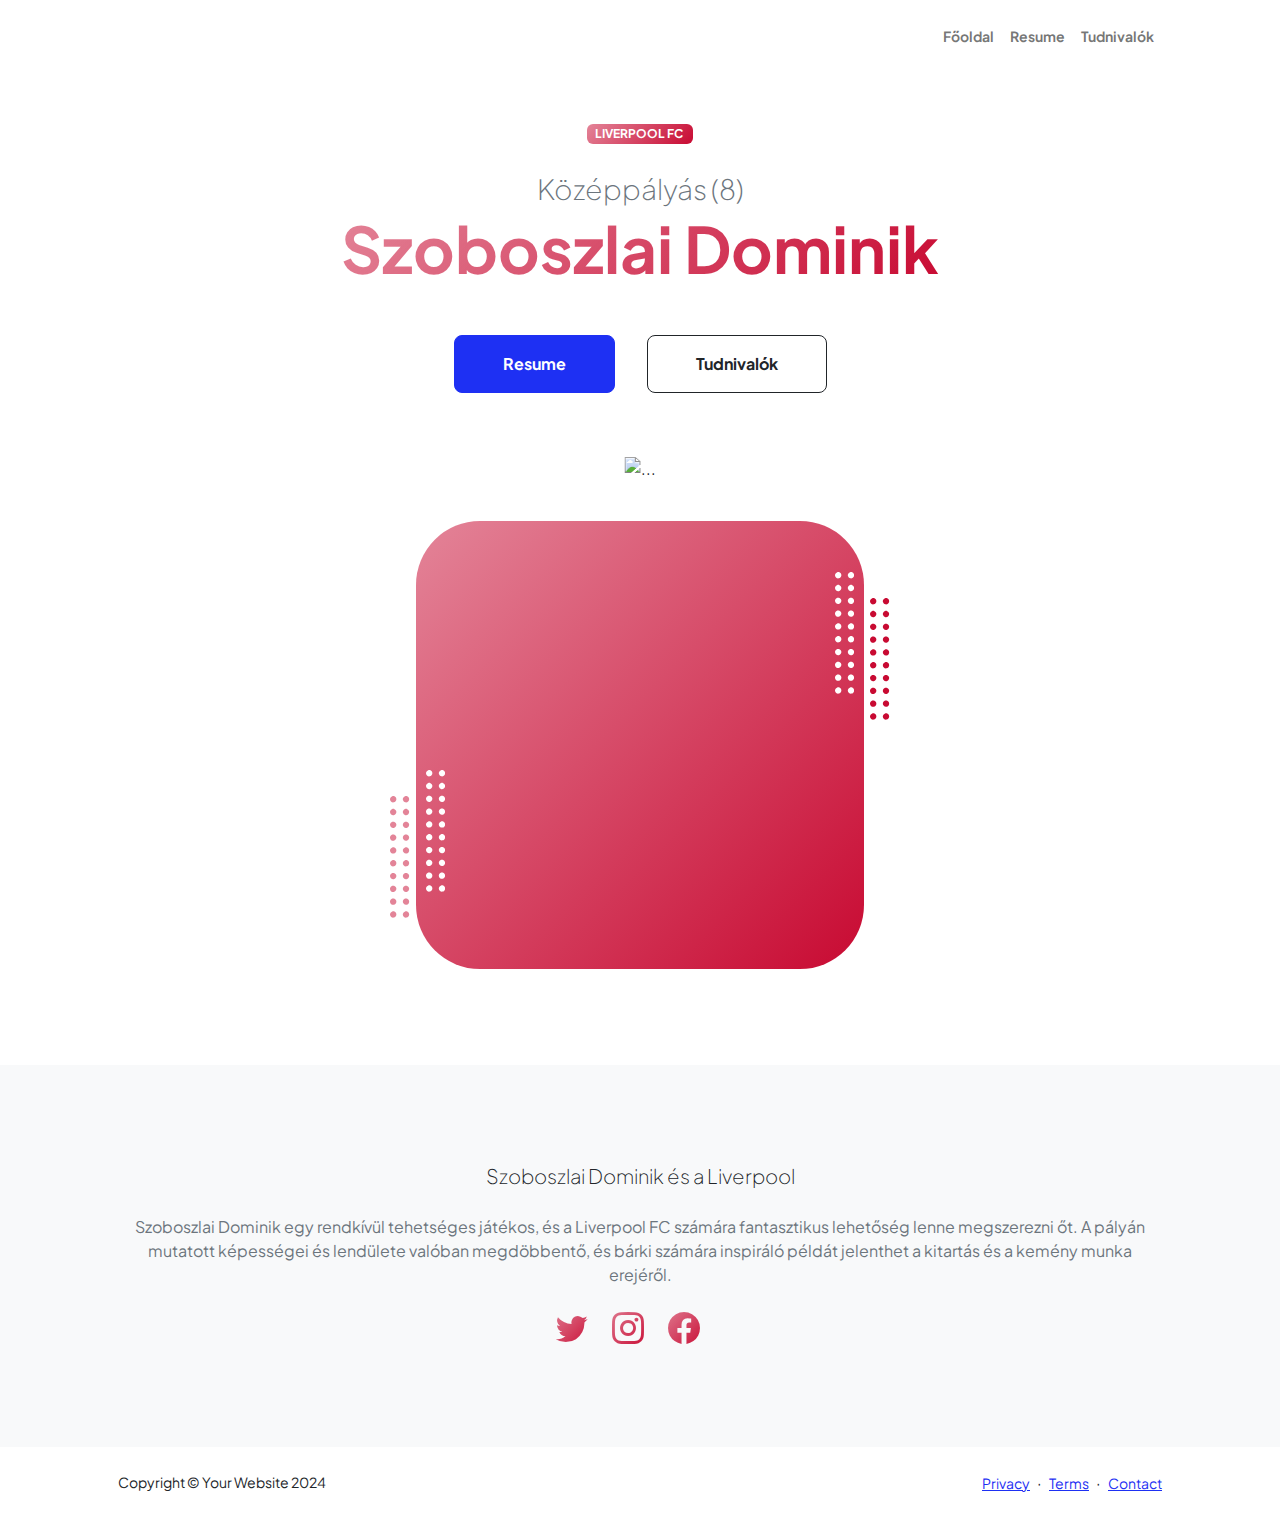
==== commit 9bb55663: "same" ====
--- a/fooldal/index.html
+++ b/fooldal/index.html
@@ -1,6 +1,5 @@
 <!DOCTYPE html>
-<html lang="en">
-
+<html lang="hu" data-bs-theme="dark">
 <head>
     <meta charset="utf-8" />
     <meta name="viewport" content="width=device-width, initial-scale=1, shrink-to-fit=no" />
@@ -19,12 +18,13 @@
     <link href="https://cdn.jsdelivr.net/npm/bootstrap-icons@1.8.1/font/bootstrap-icons.css" rel="stylesheet" />
     <!-- Core theme CSS (includes Bootstrap)-->
     <link href="css/styles.css" rel="stylesheet" />
+    <meta name="viewport" content="width=device-width, initial-scale=1.0">
 </head>
 
 <body class="d-flex flex-column h-100">
     <main class="flex-shrink-0">
         <!-- Navigation-->
-        <nav class="navbar navbar-expand-lg navbar-light bg-white py-3">
+        <nav class="navbar navbar-expand-lg navbar-light bg-white py-3  ">
             <div class="container px-5">
                 <p><span class="fw-bolder text-primary"><img class="navbar-brand" style="
                         height: 53px;" src="assets/liverpoolbadgetransparentbackground-2.png" alt=""></span></p>
@@ -37,7 +37,6 @@
                         <li class="nav-item"><a class="nav-link" href="index.html">Főoldal</a></li>
                         <li class="nav-item"><a class="nav-link" href="resume.html">Resume</a></li>
                         <li class="nav-item"><a class="nav-link" href="projects.html">Tudnivalók</a></li>
-                        <li class="nav-item"><a class="nav-link" href="contact.html">Contact</a></li>
                     </ul>
                 </div>
             </div>
@@ -375,13 +374,9 @@
                                 lendülete valóban megdöbbentő, és bárki számára inspiráló példát jelenthet a kitartás és
                                 a kemény munka erejéről.</p>
                             <div class="d-flex justify-content-center fs-2 gap-4">
-                                <a target="_blank" class="text-gradient" href="https://twitter.com/Dom_Szoboszlai"><img
-                                        style="height: 40px;"
-                                        src="https://abs.twimg.com/responsive-web/client-web/icon-svg.ea5ff4aa.svg"
-                                        alt=""></a><a target="_blank" class="text-gradient" href="https://www.instagram.com/szoboszlaidominik/"><img
-                                        style="height: 35px;"
-                                        src="[data-uri]"
-                                        alt=""></a>
+                                <a target="_blank" class="text-gradient" href="https://twitter.com/Dom_Szoboszlai"><i class="bi bi-twitter"></i></a>
+                                <a target="_blank" class="text-gradient" href="https://www.instagram.com/szoboszlaidominik/"><i class="bi bi-instagram"></i></a>
+                                <a target="_blank" class="text-gradient" href="https://www.facebook.com/dominikszoboszlaiofficial"><i class="bi bi-facebook"></i></a>
                                 <a target="_blank" class="text-gradient" href="https://video.liverpoolfc.com/"><img
                                         style="height: 35px; align-items: top;"
                                         src="assets/liverpool-logo-liverpool.png" alt=""></a>
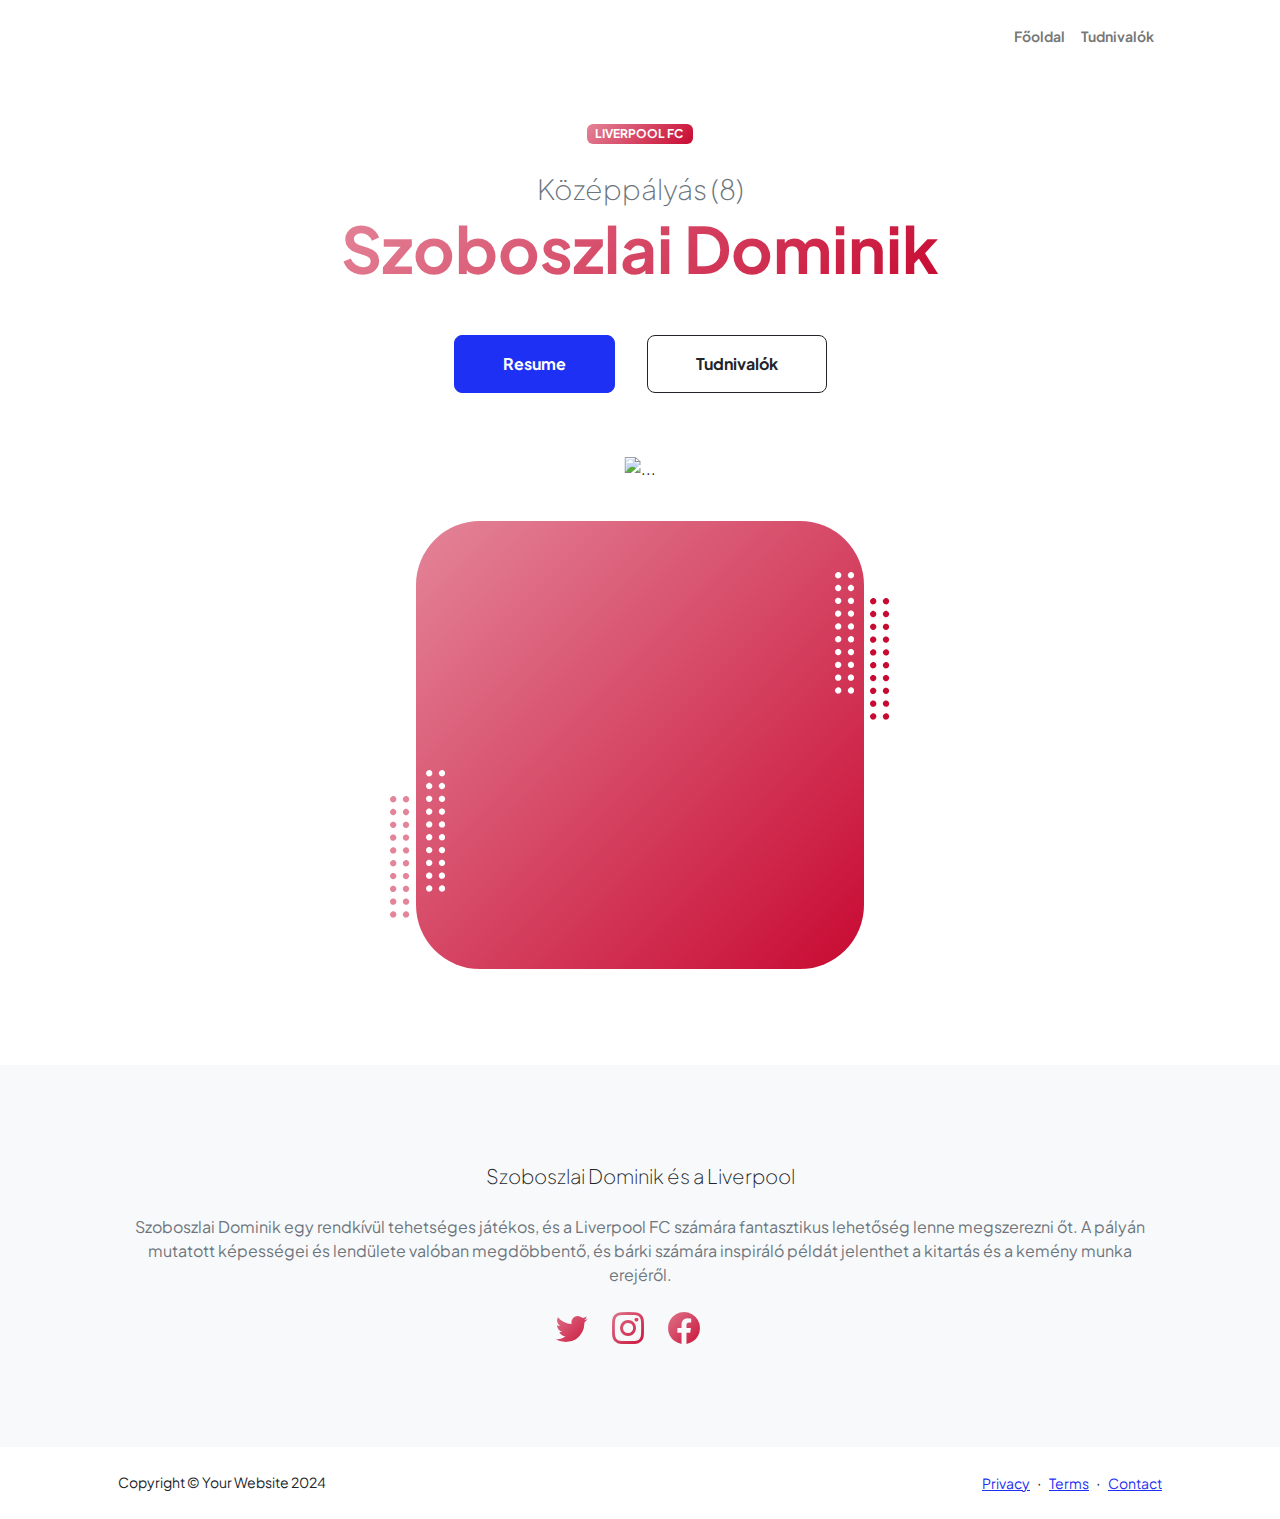
==== commit 39bf5573: "egységesítés" ====
--- a/fooldal/index.html
+++ b/fooldal/index.html
@@ -1,5 +1,5 @@
 <!DOCTYPE html>
-<html lang="hu" data-bs-theme="dark">
+<html lang="hu">
 <head>
     <meta charset="utf-8" />
     <meta name="viewport" content="width=device-width, initial-scale=1, shrink-to-fit=no" />
@@ -35,7 +35,6 @@
                 <div class="collapse navbar-collapse" id="navbarSupportedContent">
                     <ul class="navbar-nav ms-auto mb-2 mb-lg-0 small fw-bolder">
                         <li class="nav-item"><a class="nav-link" href="index.html">Főoldal</a></li>
-                        <li class="nav-item"><a class="nav-link" href="resume.html">Resume</a></li>
                         <li class="nav-item"><a class="nav-link" href="projects.html">Tudnivalók</a></li>
                     </ul>
                 </div>
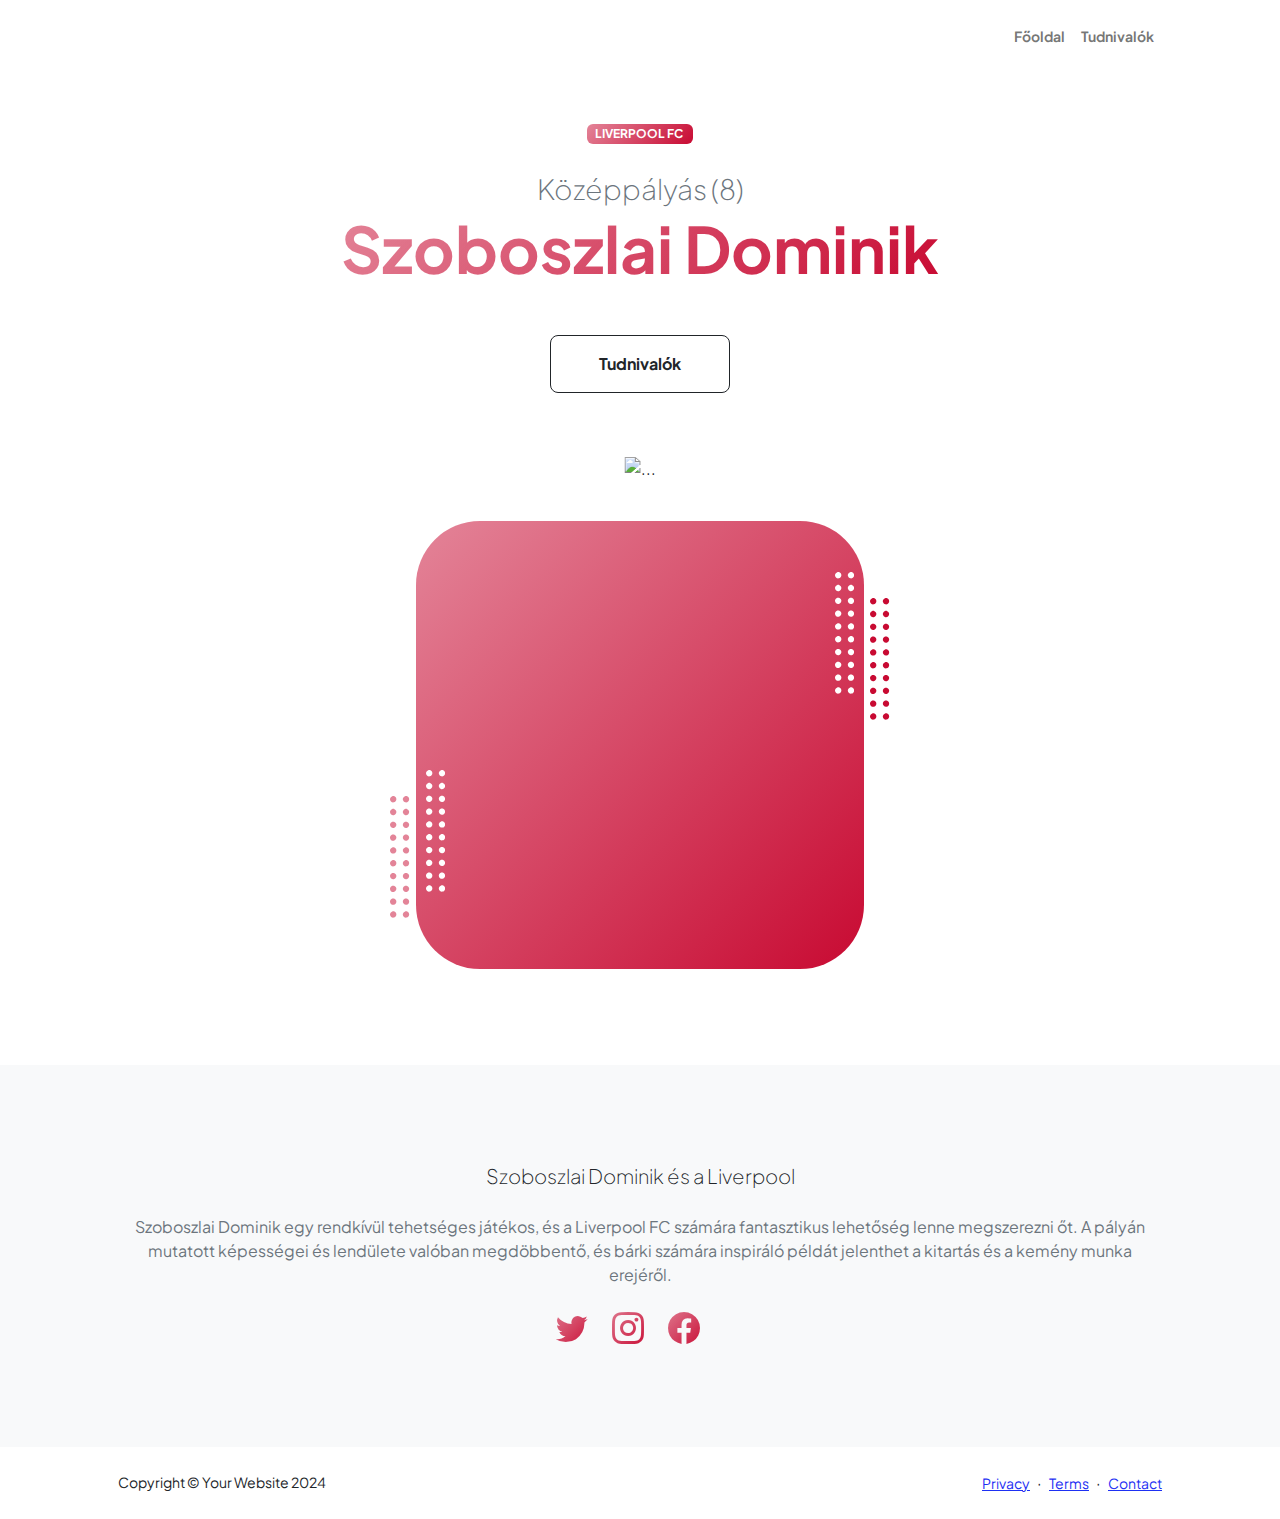
==== commit a545e261: "ok" ====
--- a/fooldal/index.html
+++ b/fooldal/index.html
@@ -56,9 +56,7 @@
                                     Dominik</span></h1>
                             <div
                                 class="d-grid gap-3 d-sm-flex justify-content-sm-center justify-content-xxl-start mb-3">
-                                <a class="btn btn-primary btn-lg px-5 py-3 me-sm-3 fs-6 fw-bolder"
-                                    href="resume.html">Resume</a>
-                                <a class="btn btn-outline-dark btn-lg px-5 py-3 fs-6 fw-bolder"
+                                    <a class="btn btn-outline-dark btn-lg px-5 py-3 fs-6 fw-bolder"
                                     href="projects.html">Tudnivalók</a>
                             </div>
                         </div>
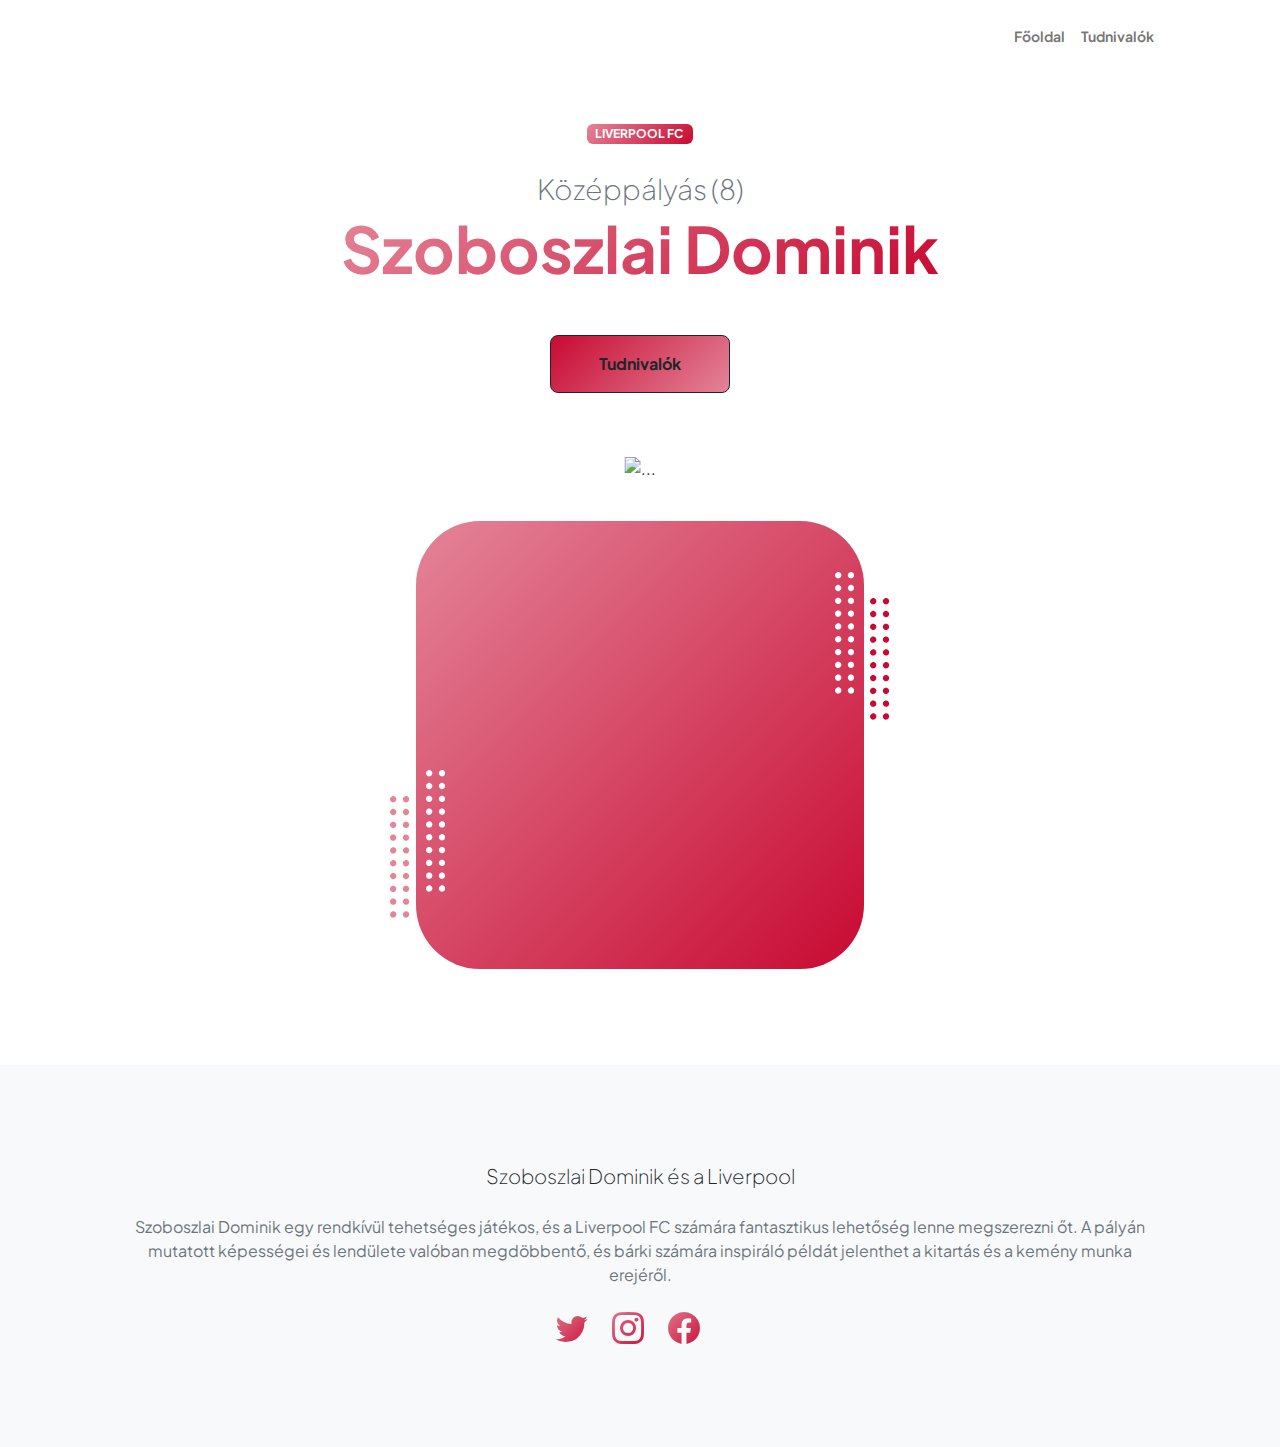
==== commit 942f7008: "változtatások plusz" ====
--- a/fooldal/index.html
+++ b/fooldal/index.html
@@ -1,5 +1,6 @@
 <!DOCTYPE html>
 <html lang="hu">
+
 <head>
     <meta charset="utf-8" />
     <meta name="viewport" content="width=device-width, initial-scale=1, shrink-to-fit=no" />
@@ -56,7 +57,7 @@
                                     Dominik</span></h1>
                             <div
                                 class="d-grid gap-3 d-sm-flex justify-content-sm-center justify-content-xxl-start mb-3">
-                                    <a class="btn btn-outline-dark btn-lg px-5 py-3 fs-6 fw-bolder"
+                                <a class="btn btn-outline-dark btn-lg px-5 py-3 fs-6 fw-bolder"
                                     href="projects.html">Tudnivalók</a>
                             </div>
                         </div>
@@ -371,9 +372,14 @@
                                 lendülete valóban megdöbbentő, és bárki számára inspiráló példát jelenthet a kitartás és
                                 a kemény munka erejéről.</p>
                             <div class="d-flex justify-content-center fs-2 gap-4">
-                                <a target="_blank" class="text-gradient" href="https://twitter.com/Dom_Szoboszlai"><i class="bi bi-twitter"></i></a>
-                                <a target="_blank" class="text-gradient" href="https://www.instagram.com/szoboszlaidominik/"><i class="bi bi-instagram"></i></a>
-                                <a target="_blank" class="text-gradient" href="https://www.facebook.com/dominikszoboszlaiofficial"><i class="bi bi-facebook"></i></a>
+                                <a target="_blank" class="text-gradient" href="https://twitter.com/Dom_Szoboszlai"><i
+                                        class="bi bi-twitter"></i></a>
+                                <a target="_blank" class="text-gradient"
+                                    href="https://www.instagram.com/szoboszlaidominik/"><i
+                                        class="bi bi-instagram"></i></a>
+                                <a target="_blank" class="text-gradient"
+                                    href="https://www.facebook.com/dominikszoboszlaiofficial"><i
+                                        class="bi bi-facebook"></i></a>
                                 <a target="_blank" class="text-gradient" href="https://video.liverpoolfc.com/"><img
                                         style="height: 35px; align-items: top;"
                                         src="assets/liverpool-logo-liverpool.png" alt=""></a>
@@ -386,22 +392,6 @@
         </section>
     </main>
     <!-- Footer-->
-    <footer class="bg-white py-4 mt-auto">
-        <div class="container px-5">
-            <div class="row align-items-center justify-content-between flex-column flex-sm-row">
-                <div class="col-auto">
-                    <div class="small m-0">Copyright &copy; Your Website 2024</div>
-                </div>
-                <div class="col-auto">
-                    <a class="small" href="#!">Privacy</a>
-                    <span class="mx-1">&middot;</span>
-                    <a class="small" href="#!">Terms</a>
-                    <span class="mx-1">&middot;</span>
-                    <a class="small" href="#!">Contact</a>
-                </div>
-            </div>
-        </div>
-    </footer>
     <!-- Bootstrap core JS-->
     <script src="https://cdn.jsdelivr.net/npm/bootstrap@5.2.3/dist/js/bootstrap.bundle.min.js"></script>
     <!-- Core theme JS-->
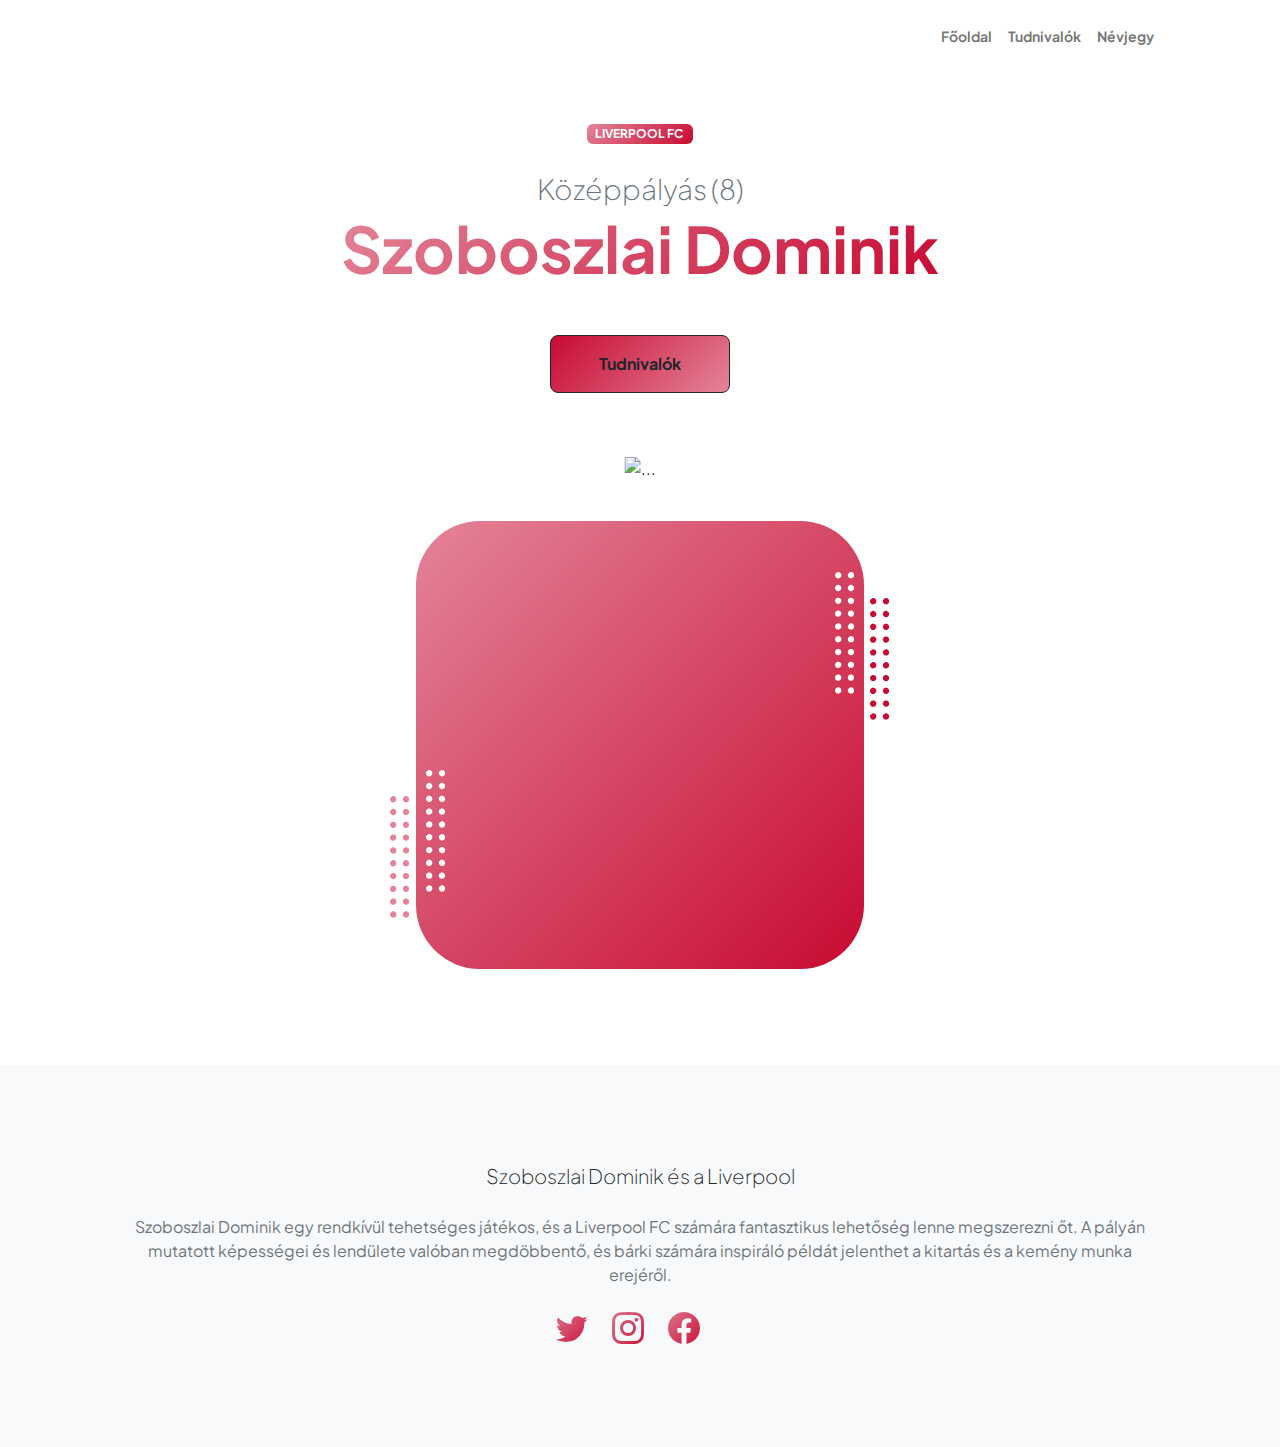
==== commit 28418a99: "Nevjegy.html" ====
--- a/fooldal/index.html
+++ b/fooldal/index.html
@@ -37,6 +37,7 @@
                     <ul class="navbar-nav ms-auto mb-2 mb-lg-0 small fw-bolder">
                         <li class="nav-item"><a class="nav-link" href="index.html">Főoldal</a></li>
                         <li class="nav-item"><a class="nav-link" href="projects.html">Tudnivalók</a></li>
+                        <li class="nav-item"><a class="nav-link" href="Névjegy.html">Névjegy</a></li>
                     </ul>
                 </div>
             </div>
